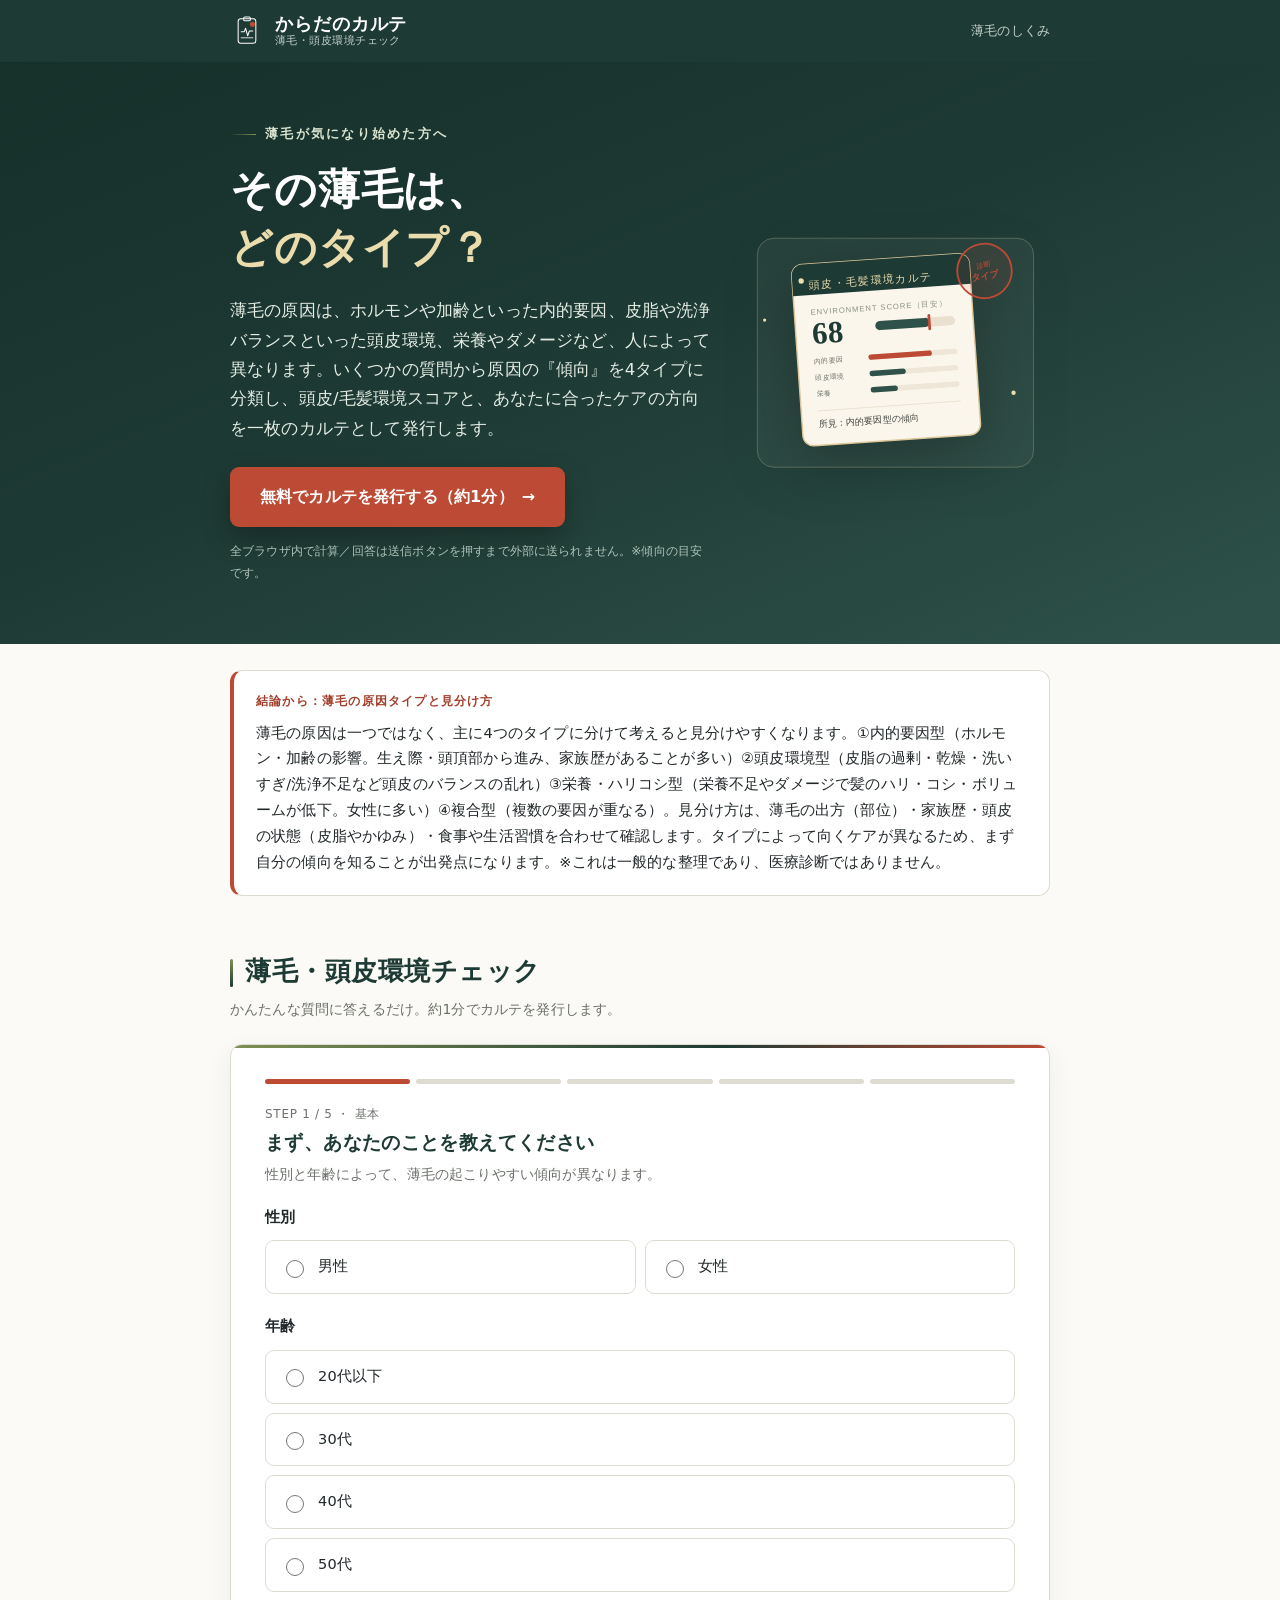
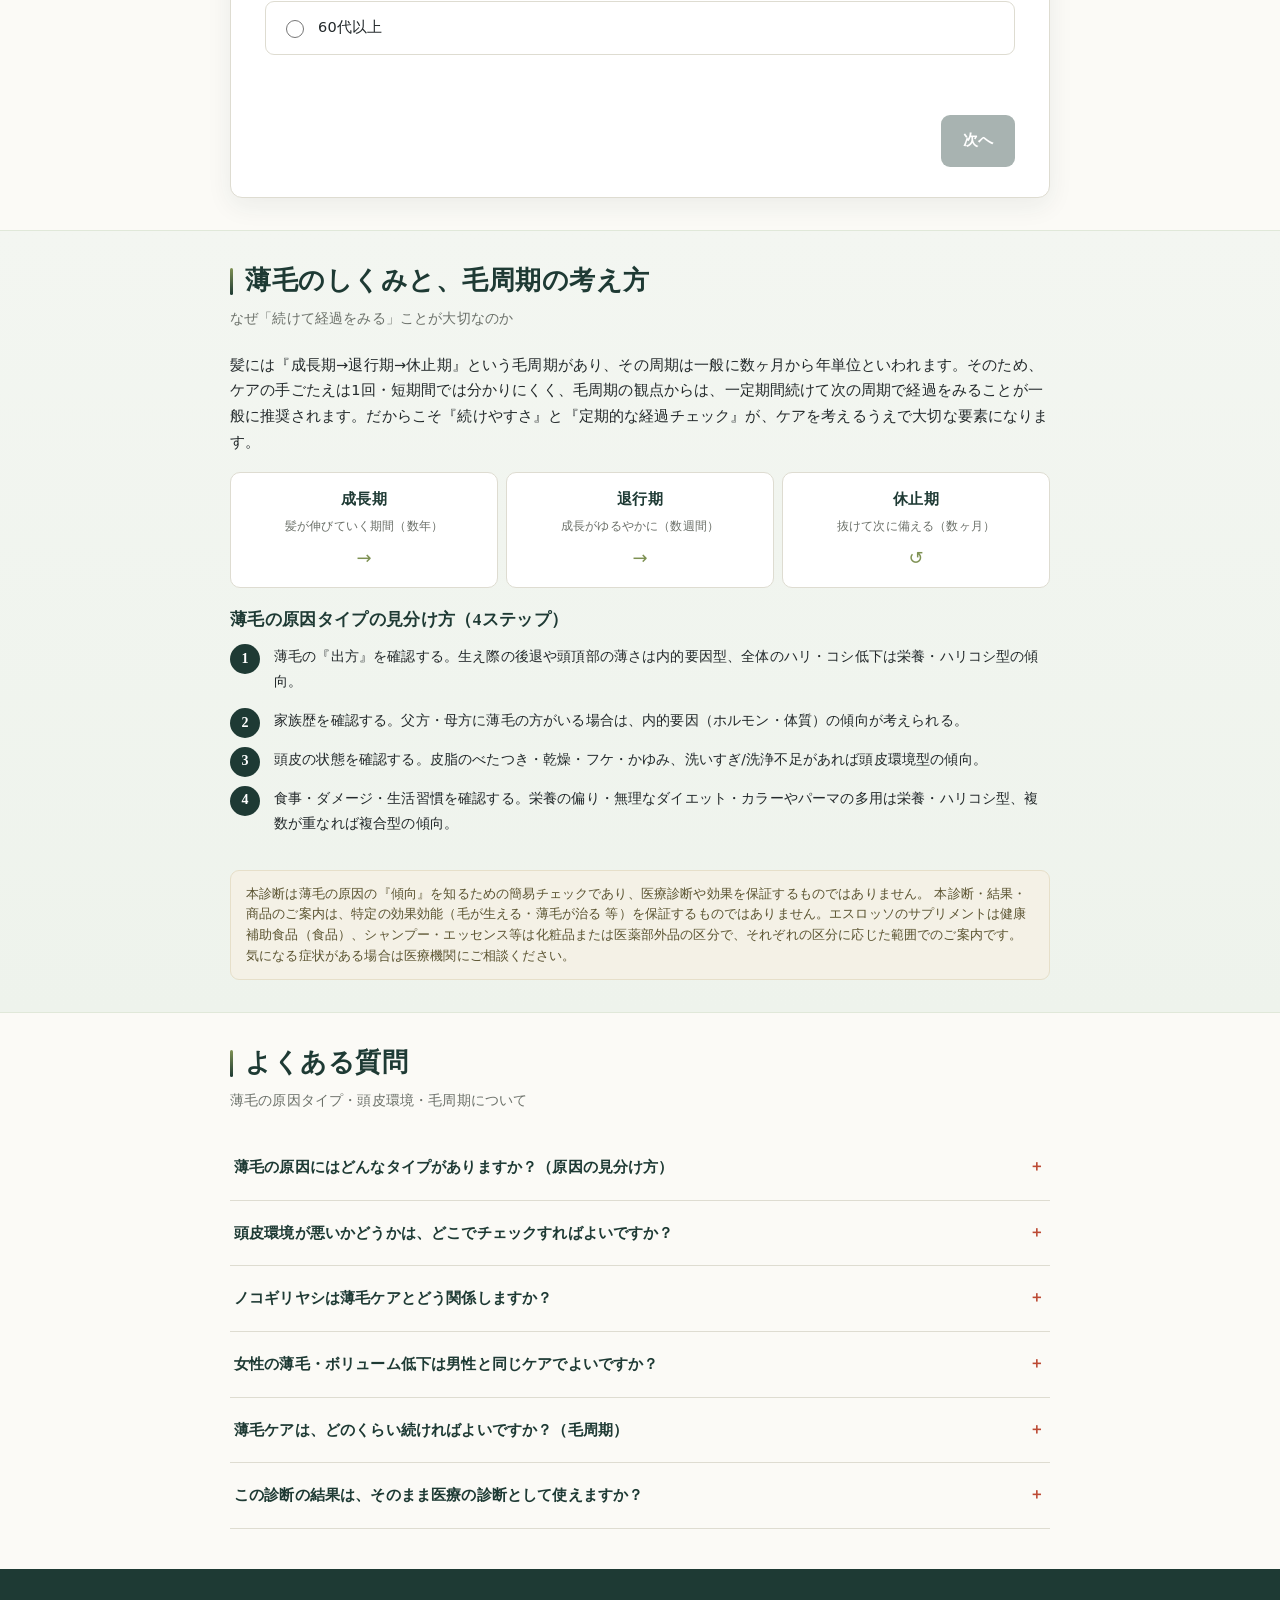
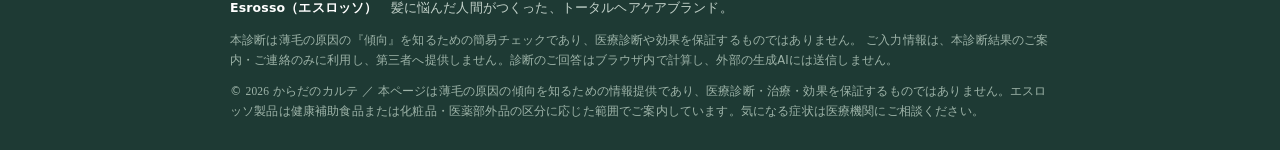
==== usuge/index.html @ c7fdfa42 "からだのカルテ：健康総合メディア(母屋)＋薄毛診断/usuge/を実装 - 母屋 index.html：config駆動の診断ハブ（拡張前提のカード導線・WebSite/Organization JS" ====
<!DOCTYPE html>
<html lang="ja">
<head>
<meta charset="utf-8">
<meta name="viewport" content="width=device-width, initial-scale=1, viewport-fit=cover">

<!-- ===== セキュリティ（静的ホスティング用・web-security-baseline 準拠） =====
     既定は自サイトのみ。Turnstile と GAS 送信先だけ明示許可。 -->
<meta http-equiv="Content-Security-Policy" content="default-src 'self'; base-uri 'self'; object-src 'none'; img-src 'self' data:; style-src 'self' 'unsafe-inline'; font-src 'self'; script-src 'self' 'unsafe-inline' https://challenges.cloudflare.com; frame-src https://challenges.cloudflare.com; connect-src 'self' https://script.google.com https://script.googleusercontent.com; form-action 'self' https://script.google.com; frame-ancestors 'none';">
<meta name="referrer" content="strict-origin-when-cross-origin">

<!-- 公開前は noindex。公開時に index,follow へ切替＝公開ボタン。 -->
<meta name="robots" content="noindex, nofollow">

<title>薄毛の原因タイプ診断｜頭皮環境チェックとケアの方向｜からだのカルテ</title>
<meta name="description" content="薄毛は原因が一つではありません。生活習慣・食事・頭皮・家族歴などから薄毛の原因を4タイプに分類し、頭皮/毛髪環境スコアと、あなたに合ったケアの方向をカルテとして無料発行。※傾向の目安で、医療診断ではありません。">
<link rel="canonical" href="https://karada-carte.jp/usuge/">

<meta property="og:type" content="website">
<meta property="og:site_name" content="からだのカルテ">
<meta property="og:title" content="薄毛の原因タイプ診断｜頭皮環境チェックとケアの方向">
<meta property="og:description" content="薄毛の原因を4タイプに分類し、頭皮/毛髪環境スコアとケアの方向をカルテとして無料発行。">
<meta property="og:url" content="https://karada-carte.jp/usuge/">
<meta property="og:image" content="https://karada-carte.jp/usuge/assets/ogp.png">
<meta name="twitter:card" content="summary_large_image">

<!-- 構造化データ（本文と一致・フェイクschema禁止）。FAQ/HowTo は config 由来で本文にも可視表示。 -->
<script type="application/ld+json" id="ld-webapp">
{
  "@context": "https://schema.org",
  "@type": "WebApplication",
  "name": "薄毛の原因タイプ診断（からだのカルテ）",
  "url": "https://karada-carte.jp/usuge/",
  "applicationCategory": "HealthApplication",
  "operatingSystem": "Web",
  "offers": { "@type": "Offer", "price": "0", "priceCurrency": "JPY" },
  "description": "生活習慣・食事・頭皮・家族歴から薄毛の原因を4タイプに分類し、頭皮/毛髪環境スコアの目安を発行するブラウザ内チェック。医療診断ではありません。"
}
</script>
<script type="application/ld+json" id="ld-faq"></script>
<script type="application/ld+json" id="ld-howto"></script>

<style>
  :root{
    --pine:#1E3A34; --pine-2:#2E5249; --ink:#22282A; --muted:#6B7069;
    --paper:#FBFAF6; --paper-2:#F0EFE8; --line:#DEDCD1; --line-2:#E7E5DB;
    --seal:#BC4A34; --seal-2:#a23f2c; --herb:#7E9153; --herb-2:#647543;
    --ok:#2F6B4F; --danger:#B0432F;
    --radius:12px;
    --serif:"Yu Mincho","YuMincho","Hiragino Mincho ProN","Hiragino Mincho Pro",serif;
    --sans:system-ui,-apple-system,"Segoe UI","Hiragino Kaku Gothic ProN","Yu Gothic UI","Meiryo",sans-serif;
    --num:Georgia,"Times New Roman",serif;
  }
  *{box-sizing:border-box}
  html{-webkit-text-size-adjust:100%}
  body{margin:0;font-family:var(--sans);color:var(--ink);background:var(--paper);line-height:1.78;font-size:16px;letter-spacing:.01em}
  .wrap{max-width:860px;margin:0 auto;padding:0 20px}
  h1,h2,h3{font-family:var(--serif);font-weight:700;line-height:1.42;color:var(--pine);letter-spacing:.02em}
  a{color:var(--pine-2)}
  .small{font-size:13px;color:var(--muted);line-height:1.7}
  .center{text-align:center}
  .num{font-family:var(--num);font-variant-numeric:tabular-nums}
  .skip{position:absolute;left:-9999px}
  .skip:focus{left:8px;top:8px;position:fixed;z-index:99;background:#fff;padding:8px 12px;border:2px solid var(--pine);border-radius:8px}

  /* header */
  header.site{background:var(--pine);color:#fff}
  header.site .wrap{display:flex;align-items:center;justify-content:space-between;height:62px}
  .brand{display:flex;align-items:center;gap:11px;color:#fff;text-decoration:none}
  .brand .emblem{width:34px;height:34px;flex:0 0 auto}
  .brand .txt{display:flex;flex-direction:column;line-height:1.15}
  .brand .mark{font-family:var(--serif);font-size:18px;font-weight:700;letter-spacing:.05em}
  .brand .sub{font-size:11px;color:#c3d2ca;letter-spacing:.04em}
  header.site .navlink{color:#c3d2ca;text-decoration:none;font-size:13px}

  /* hero */
  .hero{background:linear-gradient(158deg,#16302a 0%,#1E3A34 48%,#2E5249 100%);color:#fff;padding:54px 0 48px;position:relative;overflow:hidden}
  .hero .wrap{display:grid;grid-template-columns:1.22fr .78fr;gap:28px;align-items:center;position:relative;z-index:2}
  @media(max-width:760px){.hero{padding:40px 0 36px}.hero .wrap{grid-template-columns:1fr;gap:16px}}
  .hero .eyebrow{color:#dCe6d1;font-size:12.5px;letter-spacing:.18em;font-weight:700;margin:0 0 15px;display:inline-flex;align-items:center;gap:9px}
  .hero .eyebrow::before{content:"";width:26px;height:1px;background:linear-gradient(90deg,transparent,var(--herb))}
  .hero h1{color:#fff;font-size:clamp(27px,5.2vw,42px);margin:0 0 18px;line-height:1.4}
  .hero h1 .nb{white-space:nowrap}
  .hero h1 .accent{color:#eBdCae}
  .hero p.lead{color:#e4ede4;font-size:clamp(14.5px,2.3vw,16.5px);margin:0 0 24px;max-width:40em}
  .hero .cta{display:inline-flex;align-items:center;justify-content:center;gap:8px;background:var(--seal);color:#fff;
    font-weight:700;text-decoration:none;padding:16px 30px;border-radius:9px;font-size:16px;min-height:54px;box-shadow:0 12px 28px rgba(0,0,0,.28)}
  .hero .cta::after{content:"→";font-weight:700}
  .hero .cta:active{transform:translateY(1px)}
  .hero .cta:focus-visible{outline:2px solid #fff;outline-offset:2px}
  .hero .metaline{color:#aec3b8;font-size:12px;margin-top:14px}
  .hero-art{justify-self:center;width:100%;max-width:340px}
  @media(max-width:760px){.hero-art{max-width:280px;order:2}}
  .hero-illust{width:100%;height:auto;display:block;filter:drop-shadow(0 16px 26px rgba(0,0,0,.28))}

  /* GEO 直接回答 */
  .answer{background:#fff;border:1px solid var(--line);border-left:4px solid var(--seal);border-radius:var(--radius);padding:20px 22px;margin:26px 0}
  .answer .k{font-size:12px;letter-spacing:.1em;color:var(--seal-2);font-weight:700;margin:0 0 8px}
  .answer p{margin:0;font-size:14.5px;color:var(--ink)}

  section{padding:32px 0}
  section h2{font-size:clamp(20px,3.6vw,26px);margin:0 0 6px;position:relative;padding-left:15px}
  section h2::before{content:"";position:absolute;left:0;top:.18em;bottom:.18em;width:3px;border-radius:2px;background:linear-gradient(180deg,var(--herb),var(--pine))}
  .sec-sub{color:var(--muted);font-size:14px;margin:0 0 22px}

  /* card / wizard */
  .card{background:#fff;border:1px solid var(--line);border-radius:var(--radius);box-shadow:0 8px 26px rgba(30,58,52,.07)}
  .card-pad{padding:24px}
  @media(min-width:640px){.card-pad{padding:30px 34px}}
  #wizard{position:relative;overflow:hidden}
  #wizard::before{content:"";position:absolute;left:0;right:0;top:0;height:3px;background:linear-gradient(90deg,var(--herb),var(--pine) 60%,var(--seal))}

  .stepbar{display:flex;gap:6px;margin:4px 0 20px}
  .stepbar .seg{flex:1;height:5px;border-radius:3px;background:var(--line)}
  .stepbar .seg.on{background:var(--seal)}
  .stepbar .seg.done{background:var(--pine)}
  .steplabel{font-size:12px;color:var(--muted);letter-spacing:.06em;margin:0 0 4px}
  .step > h3{font-size:19px;margin:0 0 6px}
  .step .hint{color:var(--muted);font-size:13.5px;margin:0 0 18px}

  .q{border:0;padding:0;margin:0 0 20px}
  .q .ql{font-size:14.5px;font-weight:700;color:var(--ink);margin:0 0 10px;padding:0}
  .opts{display:grid;gap:9px}
  .opts.two{grid-template-columns:1fr 1fr}
  @media(max-width:420px){.opts.two{grid-template-columns:1fr}}
  .opt{display:flex;align-items:center;gap:11px;border:1.5px solid var(--line);border-radius:9px;padding:13px 15px;cursor:pointer;
    background:#fff;transition:border-color .12s,background .12s;min-height:50px}
  .opt:hover{border-color:var(--herb);background:#f8faf4}
  .opt.sel{border-color:var(--pine);background:#f2f6f1;box-shadow:inset 0 0 0 1px rgba(30,58,52,.28)}
  .opt input{accent-color:var(--pine);width:18px;height:18px;flex:0 0 auto}
  .opt:focus-within{outline:2px solid var(--pine);outline-offset:1px}
  .opt .t{font-size:14.5px}

  .nav{display:flex;justify-content:space-between;gap:12px;margin-top:22px}
  .btn{appearance:none;border:0;border-radius:9px;font-weight:700;font-size:15px;padding:14px 22px;min-height:52px;cursor:pointer;font-family:var(--sans)}
  .btn.primary{background:var(--pine);color:#fff}
  .btn.primary:disabled{opacity:.38;cursor:not-allowed}
  .btn.seal{background:var(--seal);color:#fff}
  .btn.ghost{background:#fff;color:var(--pine);border:1.5px solid var(--line)}
  .btn:active{transform:translateY(1px)}
  .btn:focus-visible{outline:2px solid var(--pine);outline-offset:2px}
  .err{color:var(--danger);font-size:13px;margin-top:8px;min-height:18px}
  .notice{background:#f4f1e6;border:1px solid #e6dfc9;border-radius:9px;padding:13px 15px;font-size:12.5px;color:#5a5330;line-height:1.65}

  /* ===== 結果＝カルテ票（シグネチャー） ===== */
  .resultwrap{display:none}
  .karte{background:#fff;border:1px solid var(--line);border-radius:14px;overflow:hidden;box-shadow:0 14px 40px rgba(30,58,52,.12);position:relative}
  .karte::after{content:"";position:absolute;inset:0;pointer-events:none;
    background:linear-gradient(rgba(30,58,52,.028) 1px,transparent 1px) 0 44px/100% 26px;opacity:.9}
  .karte-top{background:var(--pine);color:#fff;padding:16px 22px;display:flex;align-items:center;justify-content:space-between;gap:12px;flex-wrap:wrap}
  .karte-top .tt{display:flex;align-items:center;gap:11px}
  .karte-top .emblem{width:30px;height:30px}
  .karte-top .lab{font-family:var(--serif);font-size:15px;letter-spacing:.06em}
  .karte-top .lab small{display:block;font-family:var(--sans);font-size:10.5px;color:#bcd0c6;letter-spacing:.14em;font-weight:400}
  .karte-top .meta{text-align:right;font-size:11px;color:#c3d2ca;line-height:1.5}
  .karte-top .meta .num{font-size:12.5px;color:#eBdCae}
  .karte-body{padding:24px 22px}
  @media(min-width:640px){.karte-body{padding:28px 30px}}

  /* score gauge */
  .score{display:flex;align-items:center;gap:22px;flex-wrap:wrap}
  .score .big{font-family:var(--num);font-size:clamp(46px,13vw,72px);font-weight:700;color:var(--pine);line-height:.9}
  .score .big .u{font-size:.34em;color:var(--muted);margin-left:4px;font-family:var(--sans)}
  .score .lab{flex:1;min-width:180px}
  .score .lab .cap{font-size:12.5px;color:var(--muted);letter-spacing:.04em;margin:0 0 8px}
  .track{height:12px;border-radius:8px;background:var(--paper-2);border:1px solid var(--line);position:relative;overflow:hidden}
  .track .fill{position:absolute;left:0;top:0;bottom:0;width:0;border-radius:8px;background:linear-gradient(90deg,var(--herb),var(--pine));transition:width 1.1s cubic-bezier(.2,.7,.2,1)}
  .track .mk{position:absolute;top:-4px;width:3px;height:20px;background:var(--seal);border-radius:2px;transition:left 1.1s cubic-bezier(.2,.7,.2,1)}
  .scscale{display:flex;justify-content:space-between;font-size:10.5px;color:var(--muted);margin-top:6px}
  .prevdelta{font-size:12.5px;color:var(--pine-2);margin-top:9px}
  .prevdelta b{color:var(--seal-2)}

  /* type + 朱印 */
  .typebox{display:flex;align-items:center;gap:18px;margin:22px 0 0;padding:18px 0 0;border-top:1px solid var(--line);flex-wrap:wrap}
  .seal-stamp{flex:0 0 auto;width:88px;height:88px;border-radius:50%;border:2.5px solid var(--seal);color:var(--seal);
    display:flex;flex-direction:column;align-items:center;justify-content:center;text-align:center;
    font-family:var(--serif);transform:rotate(-8deg);box-shadow:0 0 0 3px rgba(188,74,52,.12) inset}
  .seal-stamp .sl{font-size:9px;letter-spacing:.1em;opacity:.85}
  .seal-stamp .st{font-size:16px;font-weight:700;line-height:1.2;margin-top:2px}
  .seal-anim{animation:stamp .5s cubic-bezier(.2,.9,.3,1.2) both}
  @keyframes stamp{0%{opacity:0;transform:rotate(-8deg) scale(1.5)}60%{opacity:1}100%{opacity:1;transform:rotate(-8deg) scale(1)}}
  .typebox .ti{flex:1;min-width:200px}
  .typebox .tk{font-size:12px;color:var(--muted);letter-spacing:.06em;margin:0 0 2px}
  .typebox .tn{font-family:var(--serif);font-size:clamp(21px,4.4vw,27px);color:var(--pine);font-weight:700;margin:0}
  .typebox .ts{font-size:13px;color:var(--pine-2);margin:4px 0 0}

  /* axis bars */
  .axes{margin:22px 0 0}
  .axes .ah{font-size:12.5px;color:var(--muted);letter-spacing:.04em;margin:0 0 12px}
  .axis{display:grid;grid-template-columns:132px 1fr 40px;align-items:center;gap:10px;margin:0 0 9px;font-size:12.5px}
  @media(max-width:480px){.axis{grid-template-columns:104px 1fr 36px}}
  .axis .an{color:var(--ink)}
  .axis .at{height:9px;border-radius:6px;background:var(--paper-2);border:1px solid var(--line);overflow:hidden}
  .axis .af{height:100%;width:0;background:var(--pine);border-radius:6px;transition:width .9s ease}
  .axis.dom .af{background:var(--seal)}
  .axis .av{text-align:right;color:var(--muted);font-family:var(--num)}

  /* finding / hairCycle / approach blocks */
  .kbox{border:1px solid var(--line);border-radius:11px;padding:16px 18px;margin:22px 0 0;background:#fdfdfb}
  .kbox .kt{font-family:var(--serif);font-size:15px;color:var(--pine);margin:0 0 7px;font-weight:700;display:flex;align-items:center;gap:8px}
  .kbox .kt::before{content:"";width:8px;height:8px;border-radius:50%;background:var(--seal);flex:0 0 auto}
  .kbox p{margin:0;font-size:13.5px;color:#3f453f}
  .kbox .kn{margin-top:8px;font-size:11.5px;color:var(--muted)}
  .cycle{background:linear-gradient(180deg,#f3f6f1,#eef3ec);border-color:#dfe7d8}

  /* products */
  .prod{border:1px solid var(--line);border-radius:11px;padding:16px 18px;margin:12px 0 0;background:#fff;display:flex;gap:14px;align-items:flex-start}
  .prod .pi{flex:0 0 auto;width:40px;height:40px;border-radius:9px;background:var(--paper-2);display:flex;align-items:center;justify-content:center}
  .prod .pi svg{width:24px;height:24px}
  .prod .pn{font-family:var(--serif);font-size:15.5px;color:var(--pine);font-weight:700;margin:0 0 2px}
  .prod .pcat{display:inline-block;font-size:10.5px;color:var(--herb-2);border:1px solid rgba(126,145,83,.4);border-radius:20px;padding:1px 9px;margin:0 0 6px}
  .prod .pd{font-size:12.5px;color:#4a504a;margin:0}
  .prod .pnote{font-size:11px;color:var(--muted);margin:6px 0 0}

  /* offer + CTA */
  .offer{background:linear-gradient(180deg,#1E3A34,#16302a);color:#fff;border-radius:12px;padding:22px 22px;margin:22px 0 0;position:relative;overflow:hidden}
  .offer h3{color:#fff;font-size:19px;margin:0 0 8px}
  .offer p{color:#dCe6d1;font-size:13.5px;margin:0 0 6px}
  .guarantee{display:inline-flex;align-items:center;gap:8px;background:rgba(235,220,174,.16);border:1px solid rgba(235,220,174,.4);color:#f3e7c6;
    font-size:12.5px;font-weight:700;padding:7px 13px;border-radius:20px;margin:6px 0 14px}
  .ctas{display:flex;flex-direction:column;gap:10px}
  .ctabtn{display:flex;align-items:center;justify-content:center;gap:8px;text-decoration:none;font-weight:700;padding:15px 18px;border-radius:10px;min-height:52px;font-size:15px}
  .ctabtn.main{background:var(--seal);color:#fff}
  .ctabtn.line{background:#06C755;color:#fff}
  .ctabtn.ghost{background:transparent;color:#eBdCae;border:1.5px solid rgba(235,220,174,.5)}
  .ctabtn:focus-visible{outline:2px solid #fff;outline-offset:2px}

  .disclaimer-box{border:1px solid #e6c9bf;background:#fbf1ee;border-radius:11px;padding:15px 17px;font-size:12.5px;color:#6a3b2c;line-height:1.72;margin:22px 0 0}
  .disclaimer-box strong{color:var(--danger)}

  /* recheck */
  .recheck{border:1px dashed var(--herb);border-radius:11px;padding:16px 18px;margin:22px 0 0;background:#f7faf3}
  .recheck h3{font-size:16px;margin:0 0 6px;color:var(--pine)}
  .recheck p{font-size:13px;color:#454b45;margin:0 0 12px}

  /* form */
  .formcard{background:#fff;border:1px solid var(--line);border-radius:12px;padding:22px;margin:22px 0 0}
  .formcard h3{font-size:18px;margin:0 0 6px}
  .field{margin:0 0 15px}
  .field label{display:block;font-size:14px;font-weight:700;color:var(--ink);margin:0 0 6px}
  input[type=text],input[type=email],input[type=tel],textarea{width:100%;font-size:16px;padding:13px 14px;border:1.5px solid var(--line);border-radius:9px;background:#fff;color:var(--ink);min-height:50px;font-family:var(--sans)}
  textarea{min-height:92px;resize:vertical}
  input:focus,textarea:focus{outline:2px solid var(--pine);outline-offset:1px}
  .purposes{display:grid;gap:8px;margin:0 0 6px}
  .pchk{display:flex;align-items:center;gap:10px;border:1.5px solid var(--line);border-radius:9px;padding:11px 14px;cursor:pointer;font-size:14px;min-height:48px}
  .pchk input{width:19px;height:19px;accent-color:var(--pine);flex:0 0 auto}
  .pchk.sel{border-color:var(--pine);background:#f2f6f1}
  .grid2{display:grid;gap:12px;grid-template-columns:1fr 1fr}
  @media(max-width:520px){.grid2{grid-template-columns:1fr}}
  .hp{position:absolute!important;left:-9999px!important;width:1px;height:1px;overflow:hidden}
  #turnstile-holder{margin:6px 0 4px}
  .consent{display:flex;gap:10px;align-items:flex-start;font-size:13px;color:var(--ink);margin:6px 0 14px}
  .consent input{width:20px;height:20px;margin-top:1px;accent-color:var(--pine)}
  .thanks{display:none;text-align:center;padding:14px 0}
  .thanks .chk{width:56px;height:56px;border-radius:50%;background:#eef3ec;color:var(--ok);display:inline-flex;align-items:center;justify-content:center;font-size:28px;margin:0 0 10px}

  .resfoot{display:flex;gap:12px;justify-content:center;margin:22px 0 0;flex-wrap:wrap}

  /* method / faq */
  #method{background:linear-gradient(180deg,#f3f6f1,#eef3ec);border-top:1px solid #e0e8d9;border-bottom:1px solid #e0e8d9}
  .cyclefig{display:flex;gap:8px;justify-content:center;margin:16px 0;flex-wrap:wrap}
  .cyphase{flex:1;min-width:120px;background:#fff;border:1px solid var(--line);border-radius:10px;padding:13px 14px;text-align:center}
  .cyphase .cn{font-family:var(--serif);color:var(--pine);font-size:15px;font-weight:700;margin:0 0 3px}
  .cyphase .cd{font-size:11.5px;color:var(--muted);margin:0}
  .cyphase .ca{display:block;font-size:18px;color:var(--herb);margin:6px 0 0}
  .steps-ol{counter-reset:s;list-style:none;padding:0;margin:12px 0 0}
  .steps-ol li{counter-increment:s;position:relative;padding:0 0 14px 44px;color:var(--ink);font-size:14px}
  .steps-ol li::before{content:counter(s);position:absolute;left:0;top:0;width:30px;height:30px;border-radius:50%;background:var(--pine);color:#fff;font-family:var(--num);font-weight:700;display:flex;align-items:center;justify-content:center;font-size:14px}
  .faq details{border-bottom:1px solid var(--line);padding:4px 0}
  .faq summary{cursor:pointer;list-style:none;padding:15px 30px 15px 4px;font-weight:700;color:var(--pine);font-size:15px;position:relative}
  .faq summary::-webkit-details-marker{display:none}
  .faq summary::after{content:"＋";position:absolute;right:6px;top:14px;color:var(--seal);font-weight:700}
  .faq details[open] summary::after{content:"－"}
  .faq .a{padding:0 4px 16px;color:var(--ink);font-size:14px;line-height:1.8}

  footer.site{background:var(--pine);color:#c3d2ca;padding:28px 0;margin-top:8px;font-size:12.5px}
  footer.site a{color:#dCe6d1}
  footer .foot-discl{font-size:11.5px;color:#9db3a8;line-height:1.7;margin:12px 0 0}

  @media (prefers-reduced-motion: reduce){
    *{animation:none!important;transition:none!important;scroll-behavior:auto!important}
  }

  /* 印刷（カルテ票を紙で残す） */
  @media print{
    header.site,.hero,.answer,#shindan .sec-sub,#shindan>.wrap>h2,#wizard,.formcard,.recheck,.offer,.resfoot,#method,#faq,footer.site,.navlink{display:none!important}
    body{background:#fff}
    .resultwrap{display:block!important}
    .karte{box-shadow:none;border:1px solid #999}
    .karte::after{display:none}
  }
</style>
</head>
<body>
<a class="skip" href="#shindan">診断へスキップ</a>

<!-- ===== インラインSVG 意匠 ===== -->
<svg width="0" height="0" style="position:absolute" aria-hidden="true" focusable="false">
  <defs>
    <symbol id="emblem" viewBox="0 0 100 100">
      <rect x="24" y="14" width="52" height="72" rx="8" fill="none" stroke="#fff" stroke-width="3"/>
      <rect x="40" y="9" width="20" height="11" rx="4" fill="none" stroke="#fff" stroke-width="3"/>
      <polyline points="33,52 42,52 46,42 52,64 57,50 67,50" fill="none" stroke="#fff" stroke-width="3" stroke-linecap="round" stroke-linejoin="round"/>
      <line x1="33" y1="70" x2="67" y2="70" stroke="#fff" stroke-width="2.4" stroke-linecap="round"/>
      <circle cx="66" cy="30" r="7.5" fill="#BC4A34"/>
    </symbol>
    <symbol id="emblem-pine" viewBox="0 0 100 100">
      <rect x="24" y="14" width="52" height="72" rx="8" fill="none" stroke="#1E3A34" stroke-width="3"/>
      <rect x="40" y="9" width="20" height="11" rx="4" fill="none" stroke="#1E3A34" stroke-width="3"/>
      <polyline points="33,52 42,52 46,42 52,64 57,50 67,50" fill="none" stroke="#1E3A34" stroke-width="3" stroke-linecap="round" stroke-linejoin="round"/>
      <line x1="33" y1="70" x2="67" y2="70" stroke="#1E3A34" stroke-width="2.4" stroke-linecap="round"/>
      <circle cx="66" cy="30" r="7.5" fill="#BC4A34"/>
    </symbol>
    <symbol id="ic-pill" viewBox="0 0 24 24"><g stroke="#1E3A34" stroke-width="1.8" fill="none" stroke-linecap="round" stroke-linejoin="round"><rect x="3" y="8" width="18" height="8" rx="4"/><line x1="12" y1="8" x2="12" y2="16"/></g></symbol>
    <symbol id="ic-bottle" viewBox="0 0 24 24"><g stroke="#1E3A34" stroke-width="1.8" fill="none" stroke-linecap="round" stroke-linejoin="round"><path d="M9 3h6v3l1 2v12a1 1 0 0 1-1 1H9a1 1 0 0 1-1-1V8l1-2z"/><line x1="8" y1="12" x2="16" y2="12"/></g></symbol>
    <symbol id="ic-drop" viewBox="0 0 24 24"><g stroke="#1E3A34" stroke-width="1.8" fill="none" stroke-linecap="round" stroke-linejoin="round"><path d="M12 3s6 7 6 11a6 6 0 0 1-12 0c0-4 6-11 6-11z"/></g></symbol>
    <symbol id="ic-leaf" viewBox="0 0 24 24"><g stroke="#1E3A34" stroke-width="1.8" fill="none" stroke-linecap="round" stroke-linejoin="round"><path d="M4 20c0-8 6-14 16-15C19 13 13 20 4 20z"/><path d="M4 20c4-5 8-8 12-9"/></g></symbol>
  </defs>
</svg>

<header class="site">
  <div class="wrap">
    <a class="brand" href="../">
      <svg class="emblem" aria-hidden="true"><use href="#emblem"/></svg>
      <span class="txt"><span class="mark" id="brandMark">からだのカルテ</span><span class="sub" id="brandSub">薄毛・頭皮環境チェック</span></span>
    </a>
    <a class="navlink" href="#method">薄毛のしくみ</a>
  </div>
</header>

<!-- ===== HERO ===== -->
<div class="hero">
  <div class="wrap">
    <div class="hero-copy">
      <p class="eyebrow" id="heroEyebrow">薄毛が気になり始めた方へ</p>
      <h1 id="heroTitle">その薄毛は、<br><span class="nb accent">どのタイプ？</span></h1>
      <p class="lead" id="heroLead"></p>
      <a class="cta" href="#shindan" id="heroCta">無料でカルテを発行する（約1分）</a>
      <p class="metaline" id="heroMeta"></p>
    </div>
    <div class="hero-art">
      <!-- ヒーロー図版：発行される「頭皮・毛髪環境カルテ」（線画SVG・外部画像なし） -->
      <svg class="hero-illust" viewBox="0 0 340 320" fill="none" xmlns="http://www.w3.org/2000/svg" aria-hidden="true">
        <rect x="18" y="30" width="304" height="252" rx="18" fill="rgba(255,255,255,.045)" stroke="rgba(235,220,174,.28)"/>
        <g transform="rotate(-4 170 156)">
          <rect x="62" y="52" width="196" height="200" rx="12" fill="#fbf6ec" stroke="#dCc79a" stroke-width="1.6"/>
          <path d="M62 64 a12 12 0 0 1 12-12 h172 a12 12 0 0 1 12 12 v22 H62 Z" fill="#1E3A34"/>
          <text x="80" y="79" font-family="'Yu Mincho',serif" font-size="12" fill="#eBdCae" letter-spacing="1.5">頭皮・毛髪環境カルテ</text>
          <circle cx="72" cy="70" r="3" fill="#eBdCae"/>
          <!-- score gauge -->
          <text x="80" y="108" font-family="sans-serif" font-size="8.5" fill="#8a9184" letter-spacing="1">ENVIRONMENT SCORE（目安）</text>
          <text x="80" y="140" font-family="Georgia,serif" font-size="34" fill="#1E3A34" font-weight="700">68</text>
          <rect x="150" y="120" width="88" height="10" rx="5" fill="#e9e0cf"/>
          <rect x="150" y="120" width="60" height="10" rx="5" fill="#2E5249"/>
          <rect x="208" y="116" width="3" height="18" rx="1.5" fill="#BC4A34"/>
          <!-- axis bars -->
          <g font-family="sans-serif" font-size="7.5" fill="#6B7069">
            <text x="80" y="162">内的要因</text><rect x="140" y="156" width="98" height="6" rx="3" fill="#eee6d6"/><rect x="140" y="156" width="70" height="6" rx="3" fill="#BC4A34"/>
            <text x="80" y="180">頭皮環境</text><rect x="140" y="174" width="98" height="6" rx="3" fill="#eee6d6"/><rect x="140" y="174" width="40" height="6" rx="3" fill="#2E5249"/>
            <text x="80" y="198">栄養</text><rect x="140" y="192" width="98" height="6" rx="3" fill="#eee6d6"/><rect x="140" y="192" width="30" height="6" rx="3" fill="#2E5249"/>
          </g>
          <line x1="80" y1="214" x2="238" y2="214" stroke="#e9e0cf"/>
          <text x="80" y="232" font-family="'Yu Mincho',serif" font-size="10" fill="#3f453f">所見：内的要因型の傾向</text>
        </g>
        <!-- 朱印 -->
        <g transform="translate(268 66) rotate(-10)">
          <circle r="30" fill="rgba(188,74,52,.1)" stroke="#BC4A34" stroke-width="2"/>
          <text y="-4" text-anchor="middle" font-family="'Yu Mincho',serif" font-size="8" fill="#BC4A34">診断</text>
          <text y="9" text-anchor="middle" font-family="'Yu Mincho',serif" font-size="10" fill="#BC4A34" font-weight="700">タイプ</text>
        </g>
        <g fill="#eBdCae"><circle cx="300" cy="200" r="2.4"/><circle cx="26" cy="120" r="1.8"/></g>
      </svg>
    </div>
  </div>
</div>

<div class="wrap">
  <div class="answer" id="answerBlock">
    <p class="k">結論から：薄毛の原因タイプと見分け方</p>
    <p id="directAnswer">読み込み中…</p>
  </div>
</div>

<!-- ===== 診断 ===== -->
<section id="shindan">
  <div class="wrap">
    <h2>薄毛・頭皮環境チェック</h2>
    <p class="sec-sub">かんたんな質問に答えるだけ。約1分でカルテを発行します。</p>

    <div class="card card-pad" id="wizard">
      <div class="stepbar" id="stepbar" aria-hidden="true"></div>
      <div id="steps"></div>
      <div class="nav">
        <button class="btn ghost" id="btnBack" type="button" style="visibility:hidden">戻る</button>
        <button class="btn primary" id="btnNext" type="button" disabled>次へ</button>
      </div>
    </div>

    <!-- ===== 結果＝カルテ票 ===== -->
    <div class="resultwrap" id="resultwrap">
      <div class="karte" id="karte">
        <div class="karte-top">
          <div class="tt">
            <svg class="emblem" aria-hidden="true"><use href="#emblem"/></svg>
            <span class="lab">頭皮・毛髪環境カルテ<small>KARADA CARTE ／ SCALP &amp; HAIR</small></span>
          </div>
          <div class="meta">
            <div>カルテ番号 <span class="num" id="karteNo">—</span></div>
            <div>発行日 <span class="num" id="karteDate">—</span></div>
          </div>
        </div>
        <div class="karte-body">
          <div class="score">
            <div class="big"><span id="scoreVal" class="num">–</span><span class="u">/100</span></div>
            <div class="lab">
              <p class="cap">頭皮/毛髪環境スコア（傾向の目安）</p>
              <div class="track"><div class="fill" id="scoreFill"></div><div class="mk" id="scoreMk"></div></div>
              <div class="scscale"><span>気になる点が多め</span><span>健やかな傾向</span></div>
              <p class="prevdelta" id="prevDelta" style="display:none"></p>
            </div>
          </div>

          <div class="typebox">
            <div class="seal-stamp" id="sealStamp"><span class="sl">原因タイプ</span><span class="st" id="sealText">—</span></div>
            <div class="ti">
              <p class="tk">あなたの薄毛の原因タイプ（傾向）</p>
              <p class="tn" id="typeName">—</p>
              <p class="ts" id="typeSub"></p>
            </div>
          </div>

          <div class="axes">
            <p class="ah">原因の傾向（軸別の気になり度・目安）</p>
            <div id="axisBars"></div>
          </div>

          <div class="kbox">
            <p class="kt">主治医からの所見（傾向の目安）</p>
            <p id="findingText"></p>
          </div>

          <div class="kbox cycle">
            <p class="kt" id="cycleTitle">毛周期（ヘアサイクル）の観点</p>
            <p id="cycleText"></p>
            <p class="kn" id="cycleNote"></p>
          </div>

          <div class="kbox">
            <p class="kt">あなたのタイプに必要なケアの方向</p>
            <p id="approachText"></p>
            <div id="products"></div>
          </div>

          <div class="disclaimer-box" id="resultDisclaimer"></div>
        </div>
      </div>

      <!-- オファー＋Esrosso 導線 -->
      <div class="offer">
        <h3 id="offerTitle">あなたのタイプに合わせた、はじめの一歩</h3>
        <p id="offerLead"></p>
        <span class="guarantee" id="guaranteeBadge">◎ 全額返金保証</span>
        <div class="ctas" id="offerCtas"></div>
      </div>

      <!-- 再診断（LTV再エンゲージ） -->
      <div class="recheck">
        <h3 id="recheckTitle">数ヶ月後に、もう一度カルテを。</h3>
        <p id="recheckText"></p>
        <a class="ctabtn line" id="recheckCta" href="#" target="_blank" rel="noopener">LINEで経過チェックを受け取る</a>
      </div>

      <!-- 相談/資料/再診断フォーム（離脱ゼロ＝この画面内） -->
      <div class="formcard" id="formCard">
        <h3 id="formTitle"></h3>
        <p class="small" id="formBody" style="margin:0 0 16px"></p>
        <form id="leadForm" autocomplete="on" novalidate>
          <div class="hp" aria-hidden="true"><label>空欄のまま<input type="text" name="website" tabindex="-1" autocomplete="off"></label></div>

          <div class="field">
            <label id="lPurpose">ご希望（複数選択可）</label>
            <div class="purposes" id="purposes"></div>
          </div>
          <div class="field"><label for="fName" id="lName">お名前</label><input type="text" id="fName" name="name" maxlength="60" required></div>
          <div class="grid2">
            <div class="field"><label for="fEmail" id="lEmail">メールアドレス</label><input type="email" id="fEmail" name="email" maxlength="120" required></div>
            <div class="field"><label for="fTel" id="lTel">電話番号（任意）</label><input type="tel" id="fTel" name="tel" maxlength="30"></div>
          </div>
          <div class="field"><label for="fMsg" id="lMsg">ご相談内容（任意）</label><textarea id="fMsg" name="message" maxlength="1000"></textarea></div>

          <div id="turnstile-holder"></div>
          <label class="consent"><input type="checkbox" id="fConsent" required><span id="consentLabel"></span></label>

          <input type="hidden" name="karteNo" id="hKarteNo">
          <input type="hidden" name="causeType" id="hType">
          <input type="hidden" name="score" id="hScore">
          <input type="hidden" name="axisInternal" id="hAxInternal">
          <input type="hidden" name="axisScalp" id="hAxScalp">
          <input type="hidden" name="axisNutrition" id="hAxNutrition">
          <input type="hidden" name="axisLifestyle" id="hAxLifestyle">
          <input type="hidden" name="gender" id="hGender">
          <input type="hidden" name="age" id="hAge">
          <input type="hidden" name="purposeText" id="hPurpose">
          <input type="hidden" name="pageHost" id="hHost">
          <input type="hidden" name="ua" id="hUa">

          <button class="btn seal" type="submit" id="btnSubmit" style="width:100%">送信する</button>
          <div class="err center" id="formErr"></div>
        </form>
        <div class="thanks" id="thanks">
          <div class="chk">✓</div>
          <h3 style="font-size:18px" id="thanksTitle"></h3>
          <p class="small" id="thanksBody"></p>
        </div>
      </div>

      <div class="resfoot">
        <button class="btn ghost" id="btnPrint" type="button">カルテを印刷／PDFで保存</button>
        <button class="btn ghost" id="btnRedo" type="button">もう一度、別の回答で試す</button>
      </div>
    </div>
  </div>
</section>

<!-- ===== 薄毛のしくみ・毛周期（GEO本文・HowTo と一致） ===== -->
<section id="method">
  <div class="wrap">
    <h2>薄毛のしくみと、毛周期の考え方</h2>
    <p class="sec-sub">なぜ「続けて経過をみる」ことが大切なのか</p>
    <p style="font-size:14.5px" id="cycleIntro"></p>
    <div class="cyclefig" aria-hidden="true">
      <div class="cyphase"><p class="cn">成長期</p><p class="cd">髪が伸びていく期間（数年）</p><span class="ca">→</span></div>
      <div class="cyphase"><p class="cn">退行期</p><p class="cd">成長がゆるやかに（数週間）</p><span class="ca">→</span></div>
      <div class="cyphase"><p class="cn">休止期</p><p class="cd">抜けて次に備える（数ヶ月）</p><span class="ca">↺</span></div>
    </div>
    <h3 style="font-size:17px;margin:20px 0 4px" id="howToTitle">薄毛の原因タイプの見分け方</h3>
    <ol class="steps-ol" id="howToList"></ol>
    <div class="notice" style="margin-top:20px" id="methodDisclaimer"></div>
  </div>
</section>

<!-- ===== FAQ（可視・FAQPage schema と一致） ===== -->
<section id="faq">
  <div class="wrap">
    <h2>よくある質問</h2>
    <p class="sec-sub">薄毛の原因タイプ・頭皮環境・毛周期について</p>
    <div class="faq" id="faqList"></div>
  </div>
</section>

<footer class="site">
  <div class="wrap">
    <div id="footBrand"></div>
    <p class="foot-discl" id="footDisclaimer"></p>
    <p class="foot-discl">© <span class="num" id="year"></span> からだのカルテ ／ 本ページは薄毛の原因の傾向を知るための情報提供であり、医療診断・治療・効果を保証するものではありません。エスロッソ製品は健康補助食品または化粧品・医薬部外品の区分に応じた範囲でご案内しています。気になる症状は医療機関にご相談ください。</p>
  </div>
</footer>

<script>
/* =========================================================================
   からだのカルテ — 薄毛・頭皮環境チェック
   - 採点・タイプ判定は全てブラウザ内（外部API・生成AIを呼ばない＝継続課金ゼロ）
   - ロジックの根拠・簡略化・薬機法の前提は README.md / config.json / 本コメントに明記
   ---------------------------------------------------------------------------
   採点：各設問の選択肢は4軸（内的/頭皮/栄養/生活）に weight(0-3) を持つ。
     軸ごと raw=選択weight合計、max=各設問の最大weight合計 → riskPct=raw/max*100
     環境スコア(目安)=100 - 全軸合算riskPct、clampで極端値を丸める（高いほど健やか傾向）
   タイプ判定：性別で候補軸を調整（男性は栄養軸をインナーケア=内的へ一部寄せVerde除外／
     女性は栄養軸=Verde候補）。閾値超えの軸が2つ以上→複合型、1つ→その軸型、
     生活軸が高く1軸該当なら複合寄り、該当なしは最大軸を採用。
   ※本ツールは「傾向の目安」。医療診断ではなく、効果効能を保証しない（薬機法）。
   ========================================================================= */
var CONFIG=null, DG=null, STATE={answers:{}}, STEP=0, MAX_STEP=0, lastResult=null;

function txt(id,v){var el=document.getElementById(id); if(el&&v!=null) el.textContent=v;}
function ph(v){return typeof v==='string' && v.indexOf('__')===0;} /* 未設定プレースホルダ判定 */
function num2(n){return String(n<10?'0'+n:n);}

/* ---------- 採点 ---------- */
function axisMaxes(){
  var mx={internal:0,scalp:0,nutrition:0,lifestyle:0};
  DG.steps.forEach(function(st){ st.questions.forEach(function(q){
    var per={internal:0,scalp:0,nutrition:0,lifestyle:0};
    (q.options||[]).forEach(function(o){ for(var k in per){ if(o.w&&o.w[k]!=null) per[k]=Math.max(per[k],o.w[k]); } });
    for(var k in mx) mx[k]+=per[k];
  });});
  return mx;
}
function compute(){
  var raw={internal:0,scalp:0,nutrition:0,lifestyle:0};
  DG.steps.forEach(function(st){ st.questions.forEach(function(q){
    var a=STATE.answers[q.id]; if(a&&a.w){ for(var k in raw){ if(a.w[k]!=null) raw[k]+=a.w[k]; } }
  });});
  var mx=axisMaxes();
  var risk={}, totalRaw=0, totalMax=0;
  for(var k in raw){ risk[k]=mx[k]>0?(raw[k]/mx[k]*100):0; totalRaw+=raw[k]; totalMax+=mx[k]; }
  var sc=DG.scoring;
  var score=Math.round(100 - (totalMax>0?totalRaw/totalMax*100:0));
  score=Math.max(sc.scoreClampMin, Math.min(sc.scoreClampMax, score));

  var gender=(STATE.answers.gender||{}).v || 'male';
  var age=(STATE.answers.age||{}).v || '';
  var r={internal:risk.internal, scalp:risk.scalp, nutrition:risk.nutrition, lifestyle:risk.lifestyle};
  var core;
  if(gender==='male'){ r.internal=Math.min(100, r.internal + r.nutrition*0.5); core=['internal','scalp']; }
  else { core=['internal','scalp','nutrition']; }
  var th=sc.highThreshold;
  var highs=core.filter(function(a){return r[a]>=th;});
  var lifeHigh=r.lifestyle>=th;
  var type;
  if(highs.length>=sc.complexMinHighAxes) type='complex';
  else if(highs.length===1 && lifeHigh && sc.lifestyleAmplifies) type='complex';
  else if(highs.length===1) type=highs[0];
  else type=core.reduce(function(a,b){return r[b]>r[a]?b:a;}, core[0]);

  return {score:score, risk:risk, type:type, dominant:core.reduce(function(a,b){return r[b]>r[a]?b:a;},core[0]),
    gender:gender, age:age};
}
function cfg(){return DG.scoring;}

/* ---------- カルテ番号（発行の記録性） ---------- */
function karteNumber(res){
  var d=new Date();
  var ds=d.getFullYear()+num2(d.getMonth()+1)+num2(d.getDate());
  var seed=res.type+res.score+res.gender+res.age+JSON.stringify(Object.keys(STATE.answers).map(function(k){return STATE.answers[k].v;}));
  var h=0; for(var i=0;i<seed.length;i++){ h=(h*31+seed.charCodeAt(i))>>>0; }
  var code=('000'+(h%10000)).slice(-4);
  return {no:'KRD-'+ds+'-'+code, date:d.getFullYear()+'.'+num2(d.getMonth()+1)+'.'+num2(d.getDate())};
}

/* ---------- ステップUI ---------- */
function renderSteps(){
  var host=document.getElementById('steps'); host.innerHTML='';
  DG.steps.forEach(function(st,si){
    var div=document.createElement('div'); div.className='step'; div.setAttribute('data-step',si); if(si!==0) div.hidden=true;
    var html='<p class="steplabel">STEP '+(si+1)+' / '+DG.steps.length+' ・ '+st.label+'</p>'+
             '<h3>'+st.title+'</h3>'+(st.hint?'<p class="hint">'+st.hint+'</p>':'');
    st.questions.forEach(function(q){
      var two=(q.options.length<=2)?' two':'';
      html+='<fieldset class="q"><legend class="ql">'+q.q+'</legend><div class="opts'+two+'" data-q="'+q.id+'">';
      q.options.forEach(function(o){
        html+='<label class="opt"><input type="radio" name="'+q.id+'" value="'+o.v+'"><span class="t">'+o.label+'</span></label>';
      });
      html+='</div></fieldset>';
    });
    html+='<div class="err" id="err'+si+'"></div>';
    div.innerHTML=html; host.appendChild(div);
  });
  // bind options
  DG.steps.forEach(function(st){ st.questions.forEach(function(q){
    var box=document.querySelector('.opts[data-q="'+q.id+'"]');
    box.querySelectorAll('input').forEach(function(inp){
      inp.addEventListener('change', function(){
        var opt=null; q.options.forEach(function(o){ if(o.v===inp.value) opt=o; });
        STATE.answers[q.id]={v:inp.value, w:opt?opt.w:{}};
        box.querySelectorAll('.opt').forEach(function(l){l.classList.remove('sel');});
        inp.closest('.opt').classList.add('sel');
        validateStep();
      });
    });
  });});
  MAX_STEP=DG.steps.length-1;
}
function renderStepbar(){
  var bar=document.getElementById('stepbar'); bar.innerHTML='';
  for(var i=0;i<=MAX_STEP;i++){ var s=document.createElement('div'); s.className='seg'+(i<STEP?' done':'')+(i===STEP?' on':''); bar.appendChild(s); }
}
function showStep(n,noScroll){
  STEP=n; renderStepbar();
  document.querySelectorAll('.step').forEach(function(s){ s.hidden=(Number(s.getAttribute('data-step'))!==n); });
  document.getElementById('btnBack').style.visibility=n===0?'hidden':'visible';
  document.getElementById('btnNext').textContent=(n===MAX_STEP)?'カルテを発行する →':'次へ';
  validateStep();
  if(!noScroll) document.getElementById('wizard').scrollIntoView({behavior:'smooth',block:'start'});
}
function validateStep(show){
  var st=DG.steps[STEP], ok=true;
  st.questions.forEach(function(q){ if(!STATE.answers[q.id]) ok=false; });
  var e=document.getElementById('err'+STEP); if(e) e.textContent = (!ok&&show)?'すべての項目をお選びください。':'';
  document.getElementById('btnNext').disabled=!ok;
  return ok;
}

/* ---------- 結果（カルテ票）描画 ---------- */
var AXORDER=[['internal','内的要因'],['scalp','頭皮環境'],['nutrition','栄養・ダメージ'],['lifestyle','生活習慣']];
function renderResult(){
  var res=compute(); lastResult=res;
  var t=CONFIG.usuge.types[res.type];
  document.getElementById('wizard').style.display='none';
  var rw=document.getElementById('resultwrap'); rw.style.display='block';

  var kn=karteNumber(res);
  txt('karteNo',kn.no); txt('karteDate',kn.date);

  // score
  document.getElementById('scoreVal').textContent=res.score;
  setTimeout(function(){
    document.getElementById('scoreFill').style.width=res.score+'%';
    document.getElementById('scoreMk').style.left=res.score+'%';
  },60);

  // prev delta（URL ?prev=NN で前回スコアがあれば比較）
  var params=new URLSearchParams(location.search);
  var prev=parseInt(params.get('prev'),10);
  if(!isNaN(prev)){
    var d=res.score-prev, sign=d>0?'+':'';
    document.getElementById('prevDelta').style.display='block';
    document.getElementById('prevDelta').innerHTML='前回のカルテ '+prev+' → 今回 '+res.score+'（<b>'+sign+d+'</b>）';
  }

  // type + seal
  txt('sealText', t.seal); txt('typeName', t.name); txt('typeSub', t.sub);
  var stamp=document.getElementById('sealStamp');
  if(!matchMedia('(prefers-reduced-motion: reduce)').matches){ stamp.classList.remove('seal-anim'); void stamp.offsetWidth; stamp.classList.add('seal-anim'); }

  // axis bars
  var ab=document.getElementById('axisBars'); ab.innerHTML='';
  AXORDER.forEach(function(a){
    var key=a[0], val=Math.round(res.risk[key]);
    var dom=(key===res.dominant)?' dom':'';
    var row=document.createElement('div'); row.className='axis'+dom;
    row.innerHTML='<span class="an">'+a[1]+'</span><span class="at"><span class="af"></span></span><span class="av">'+val+'</span>';
    ab.appendChild(row);
    (function(fill,v){ setTimeout(function(){fill.style.width=v+'%';},80); })(row.querySelector('.af'),val);
  });

  // finding / cycle / approach
  txt('findingText', t.finding);
  var hc=CONFIG.usuge.hairCycle;
  txt('cycleTitle', hc.title); txt('cycleText', hc.text); txt('cycleNote', hc.note);
  txt('approachText', t.approach);

  // products
  var pbox=document.getElementById('products'); pbox.innerHTML='';
  var picons={boston:'ic-pill',shampoo:'ic-bottle',essence:'ic-drop',verde:'ic-leaf'};
  (t.products||[]).forEach(function(p){
    var ic=picons[p.urlKey]||'ic-leaf';
    var d=document.createElement('div'); d.className='prod';
    d.innerHTML='<span class="pi"><svg aria-hidden="true"><use href="#'+ic+'"/></svg></span>'+
      '<span><p class="pn">'+p.name+'</p><span class="pcat">'+p.category+'</span>'+
      '<p class="pd">'+p.ingredient+'</p><p class="pnote">'+p.note+'</p></span>';
    pbox.appendChild(d);
  });

  // disclaimer
  document.getElementById('resultDisclaimer').innerHTML='<strong>これは傾向の目安です。</strong> '+CONFIG.usuge.disclaimer.onResult+' '+CONFIG.usuge.disclaimer.yakkihou;

  // offer + CTAs
  var off=CONFIG.usuge.offer, es=CONFIG.esrosso;
  txt('offerTitle', off.title); txt('offerLead', off.lead);
  txt('guaranteeBadge', '◎ '+(es.guarantee?es.guarantee.label:'全額返金保証'));
  var ctas=document.getElementById('offerCtas'); ctas.innerHTML='';
  var prodUrl=(CONFIG.usuge.productUrls||{})[(t.products[0]||{}).urlKey];
  // ① らくトク便（定期）＝LTV本線を主CTAに
  if(es.rakutoku && es.rakutoku.url && !ph(es.rakutoku.url)) ctas.appendChild(mkCta(off.ctaRakutokuLabel, es.rakutoku.url, 'main'));
  else ctas.appendChild(mkCta(off.ctaRakutokuLabel+'（準備中）', null, 'main'));
  // ② 単品はサブ導線
  if(prodUrl && !ph(prodUrl)) ctas.appendChild(mkCta(off.ctaProductLabel, prodUrl, 'ghost'));
  else ctas.appendChild(mkCta(off.ctaProductLabel+'（準備中）', null, 'ghost'));
  // ③ LINE（設定時のみ／未設定なら下部の再診断ブロックが受け皿）
  if(es.line && es.line.url && !ph(es.line.url)) ctas.appendChild(mkCta(off.ctaLineLabel, es.line.url, 'line'));
  if(off.microtrust){ var mt=document.createElement('p'); mt.className='small'; mt.style.cssText='color:#c3d2ca;text-align:center;margin:12px 0 0;font-size:11.5px'; mt.textContent=off.microtrust; ctas.appendChild(mt); }

  // recheck
  var rc=CONFIG.usuge.recheck;
  txt('recheckTitle', rc.title); txt('recheckText', rc.text);
  var rcc=document.getElementById('recheckCta'); rcc.textContent=rc.cta;
  if(es.line && es.line.url && !ph(es.line.url)){ rcc.setAttribute('href', es.line.url); }
  else { rcc.removeAttribute('target'); rcc.setAttribute('href','#shindan'); }

  // hidden lead values（送信で営業/CRMへ渡る＝原因タイプ判定済みの見込み客）
  document.getElementById('hKarteNo').value=kn.no;
  document.getElementById('hType').value=t.name;
  document.getElementById('hScore').value=res.score;
  document.getElementById('hAxInternal').value=Math.round(res.risk.internal);
  document.getElementById('hAxScalp').value=Math.round(res.risk.scalp);
  document.getElementById('hAxNutrition').value=Math.round(res.risk.nutrition);
  document.getElementById('hAxLifestyle').value=Math.round(res.risk.lifestyle);
  document.getElementById('hGender').value=res.gender;
  document.getElementById('hAge').value=res.age;

  // URL に結果を保存（localStorage不使用・共有/再診断比較用）
  try{
    var q=new URLSearchParams(); q.set('type',res.type); q.set('score',res.score); q.set('kn',kn.no);
    history.replaceState(null,'', location.pathname+'?'+q.toString());
  }catch(e){}

  rw.scrollIntoView({behavior:'smooth',block:'start'});
}
function mkCta(label,href,cls){
  var a=document.createElement(href?'a':'button'); a.className='ctabtn '+cls; a.textContent=label;
  if(href){ a.setAttribute('href',href); a.setAttribute('target','_blank'); a.setAttribute('rel','noopener'); }
  else { a.type='button'; a.disabled=true; a.style.opacity='.55'; }
  return a;
}

/* ---------- 静的テキスト差し込み ---------- */
function hydrate(){
  var u=CONFIG.usuge;
  document.title=u.meta.title;
  txt('brandMark', CONFIG.site.name); txt('brandSub', u.brand.sub);
  // hero
  txt('heroEyebrow', u.hero.eyebrow); txt('heroLead', u.hero.lead); txt('heroMeta', u.hero.meta); txt('heroCta', u.hero.cta);
  if(u.hero.titleLines){ document.getElementById('heroTitle').innerHTML=u.hero.titleLines.map(function(l,i){return i===u.hero.titleLines.length-1?'<span class="nb accent">'+l+'</span>':l;}).join('<br>'); }
  txt('directAnswer', u.geo.directAnswer);
  // method
  txt('cycleIntro', u.hairCycle.text);
  txt('howToTitle', u.geo.howToTitle);
  var ol=document.getElementById('howToList'); ol.innerHTML=''; u.geo.howToSteps.forEach(function(s){var li=document.createElement('li');li.textContent=s;ol.appendChild(li);});
  txt('methodDisclaimer', u.disclaimer.short+' '+u.disclaimer.yakkihou);
  // faq
  var fl=document.getElementById('faqList'); fl.innerHTML=''; u.geo.faq.forEach(function(f){var d=document.createElement('details');d.innerHTML='<summary>'+f.q+'</summary><div class="a">'+f.a+'</div>';fl.appendChild(d);});
  // form
  txt('formTitle', u.form.title); txt('formBody', u.form.body);
  txt('lPurpose', u.form.purposeLabel);
  txt('lName', u.form.fields.name); txt('lEmail', u.form.fields.email); txt('lTel', u.form.fields.tel); txt('lMsg', u.form.fields.message);
  txt('consentLabel', u.form.consentLabel);
  txt('thanksTitle', u.thanks.title); txt('thanksBody', u.thanks.body);
  var pz=document.getElementById('purposes'); pz.innerHTML='';
  u.form.purposes.forEach(function(p){
    var lab=document.createElement('label'); lab.className='pchk';
    lab.innerHTML='<input type="checkbox" value="'+p.label+'"><span>'+p.label+'</span>';
    lab.querySelector('input').addEventListener('change',function(){ lab.classList.toggle('sel',this.checked); });
    pz.appendChild(lab);
  });
  // footer
  document.getElementById('year').textContent=String(new Date().getFullYear());
  txt('footDisclaimer', u.disclaimer.short+' '+u.form.privacyNote);
  document.getElementById('footBrand').innerHTML='<strong style="color:#fff">'+CONFIG.esrosso.brand+'</strong>　<span style="color:#c3d2ca">'+CONFIG.esrosso.tagline+'</span>';
  // JSON-LD（本文と一致）
  var faqLd={"@context":"https://schema.org","@type":"FAQPage","mainEntity":u.geo.faq.map(function(f){return {"@type":"Question","name":f.q,"acceptedAnswer":{"@type":"Answer","text":f.a}};})};
  document.getElementById('ld-faq').textContent=JSON.stringify(faqLd);
  var howLd={"@context":"https://schema.org","@type":"HowTo","name":u.geo.howToTitle,"step":u.geo.howToSteps.map(function(s,i){return {"@type":"HowToStep","position":i+1,"text":s};})};
  document.getElementById('ld-howto').textContent=JSON.stringify(howLd);
}

/* ---------- Turnstile ---------- */
function loadTurnstile(){
  var sk=CONFIG.gas.turnstileSitekey; if(!sk||ph(sk)) return;
  var s=document.createElement('script'); s.src='https://challenges.cloudflare.com/turnstile/v0/api.js'; s.async=true; s.defer=true;
  s.onload=function(){ try{ window.turnstile.render('#turnstile-holder',{sitekey:sk,theme:'light'});}catch(e){} };
  document.head.appendChild(s);
}

/* ---------- 送信 ---------- */
function submitLead(e){
  e.preventDefault();
  var errEl=document.getElementById('formErr'); errEl.textContent='';
  var f=document.getElementById('leadForm');
  if(f.website.value.trim()!==''){ showThanks(); return; } // honeypot
  if(!f.name.value.trim()||!f.email.value.trim()){ errEl.textContent='お名前とメールアドレスをご入力ください。'; return; }
  if(!/^[^@\s]+@[^@\s]+\.[^@\s]+$/.test(f.email.value.trim())){ errEl.textContent='メールアドレスの形式をご確認ください。'; return; }
  if(!document.getElementById('fConsent').checked){ errEl.textContent='プライバシーの取り扱いへの同意にチェックしてください。'; return; }
  var sk=CONFIG.gas.turnstileSitekey, needTs=sk&&!ph(sk);
  if(needTs){ var tk=document.querySelector('#turnstile-holder [name="cf-turnstile-response"]'); if(!tk||!tk.value){ errEl.textContent='セキュリティ認証（Turnstile）を完了してください。'; return; } }

  // purposes
  var ps=[]; document.querySelectorAll('#purposes input:checked').forEach(function(c){ps.push(c.value);});
  document.getElementById('hPurpose').value=ps.join(' / ')||'（未選択）';
  document.getElementById('hHost').value=location.hostname;
  document.getElementById('hUa').value=navigator.userAgent;

  var endpoint=CONFIG.gas.endpoint;
  var btn=document.getElementById('btnSubmit'); btn.disabled=true; btn.textContent='送信中…';
  if(!endpoint||ph(endpoint)){ console.warn('[karada-carte] GAS endpoint 未設定のため送信をスキップ。config.json の gas.endpoint を設定してください。'); showThanks(); return; }

  var fd=new FormData(f);
  fetch(endpoint,{method:'POST',body:fd,mode:'no-cors'}).then(function(){showThanks();}).catch(function(){showThanks();});
}
function showThanks(){
  document.getElementById('leadForm').style.display='none';
  document.getElementById('formTitle').style.display='none';
  document.getElementById('formBody').style.display='none';
  document.getElementById('thanks').style.display='block';
  document.getElementById('thanks').scrollIntoView({behavior:'smooth',block:'center'});
}

/* ---------- 起動 ---------- */
function bind(){
  document.getElementById('btnNext').addEventListener('click',function(){ if(!validateStep())return; if(STEP===MAX_STEP){renderResult();return;} showStep(STEP+1); });
  document.getElementById('btnBack').addEventListener('click',function(){ if(STEP>0) showStep(STEP-1); });
  document.getElementById('btnRedo').addEventListener('click',function(){ location.href=location.pathname; });
  document.getElementById('btnPrint').addEventListener('click',function(){ window.print(); });
  document.getElementById('leadForm').addEventListener('submit',submitLead);
}
(function init(){
  fetch('../config.json?t='+Date.now())
    .then(function(r){ if(!r.ok) throw new Error('config'); return r.json(); })
    .then(function(c){ CONFIG=c; DG=c.usuge.diagnosis; hydrate(); renderSteps(); bind(); loadTurnstile(); showStep(0,true); })
    .catch(function(err){ document.getElementById('steps').innerHTML='<p style="color:#B0432F">設定ファイル(config.json)の読み込みに失敗しました。時間をおいて再度お試しください。</p>'; console.error(err); });
})();
// frame-busting
try{ if(window.top!==window.self){ window.top.location=window.self.location; } }catch(e){ document.documentElement.style.display='none'; }
</script>
</body>
</html>
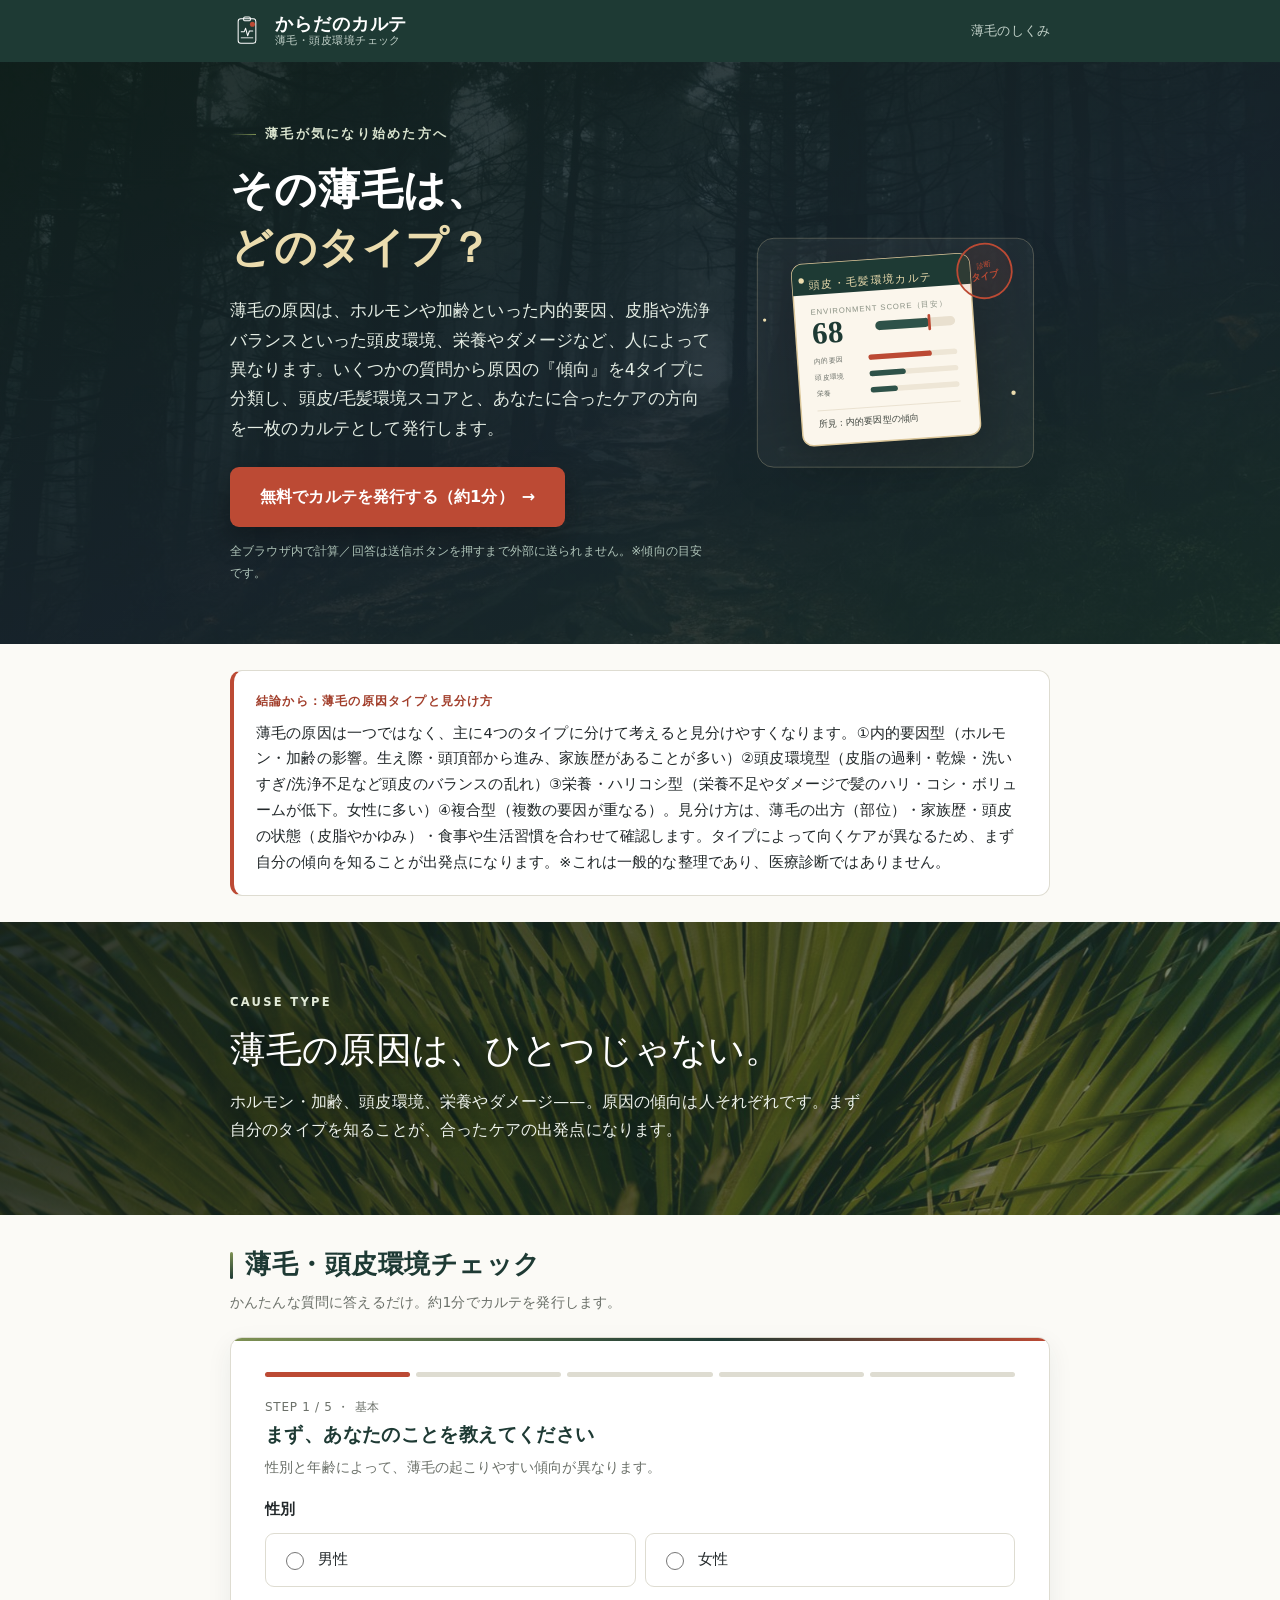
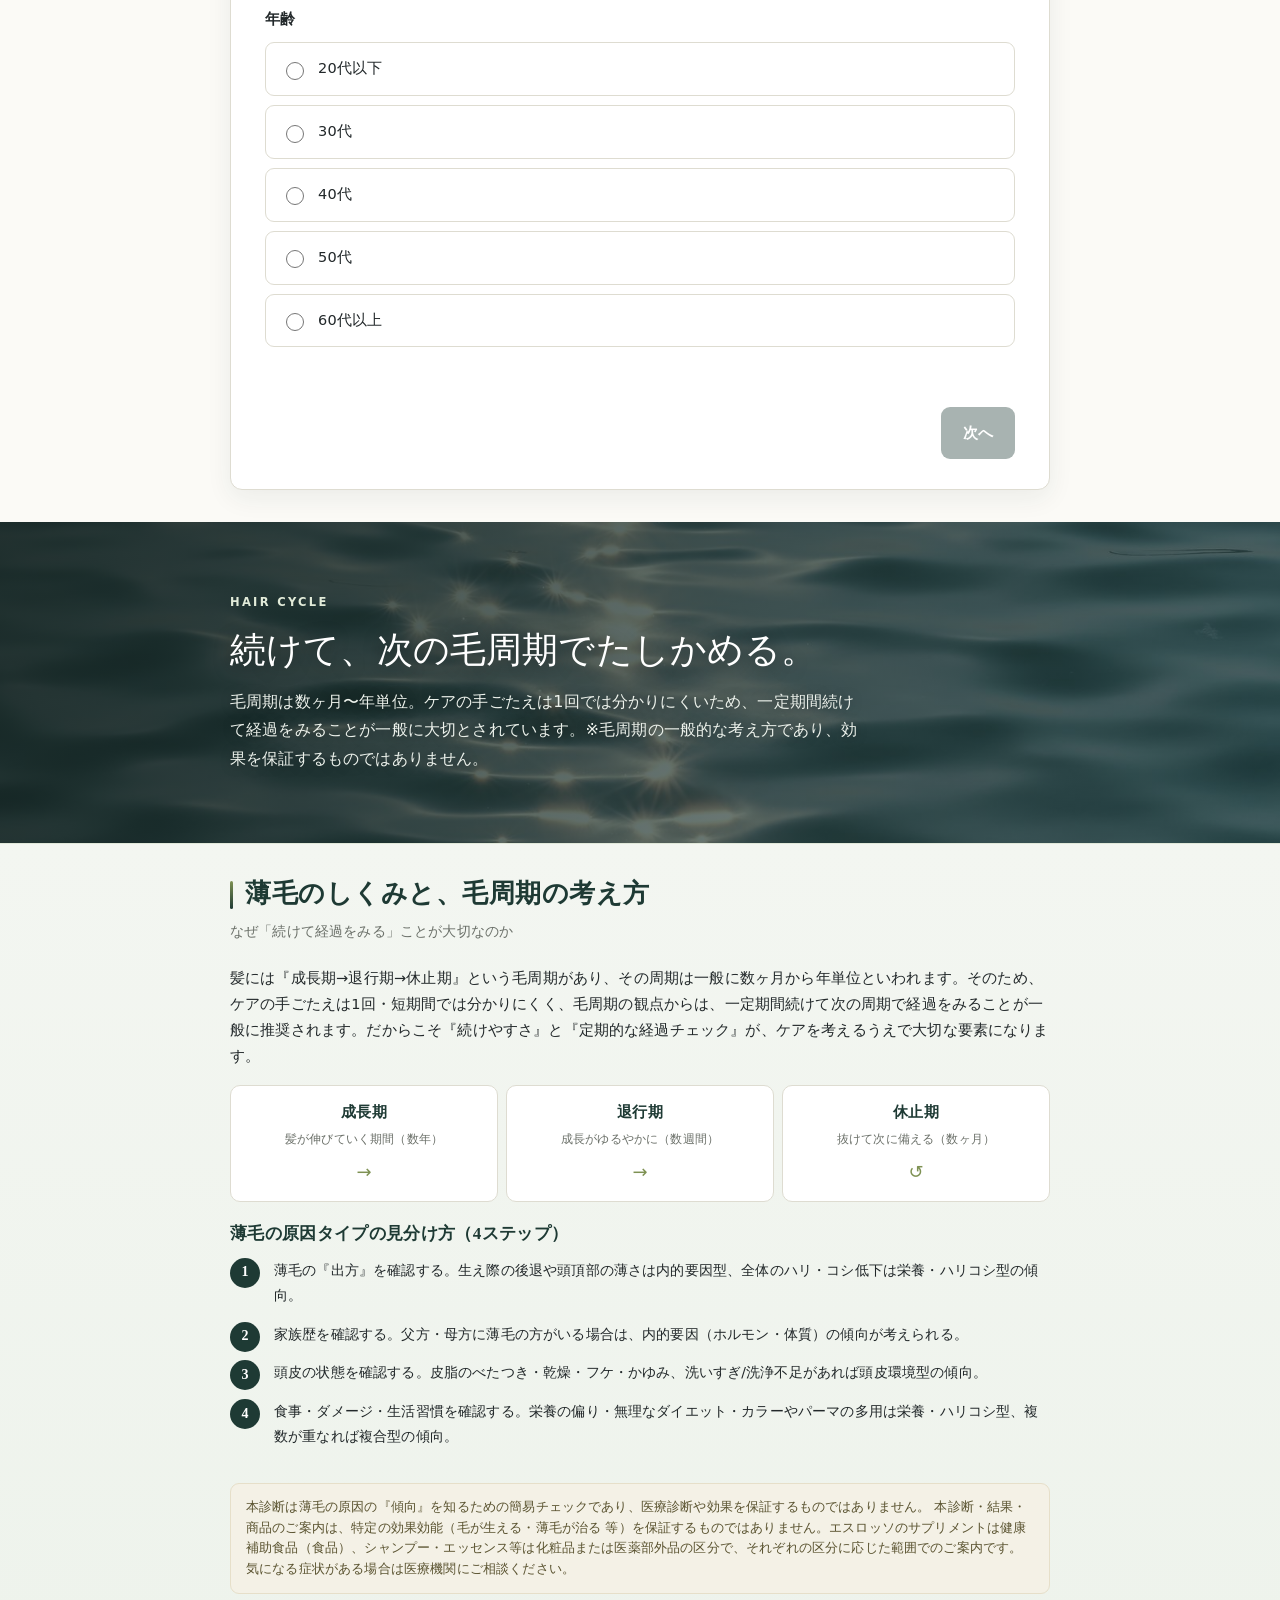
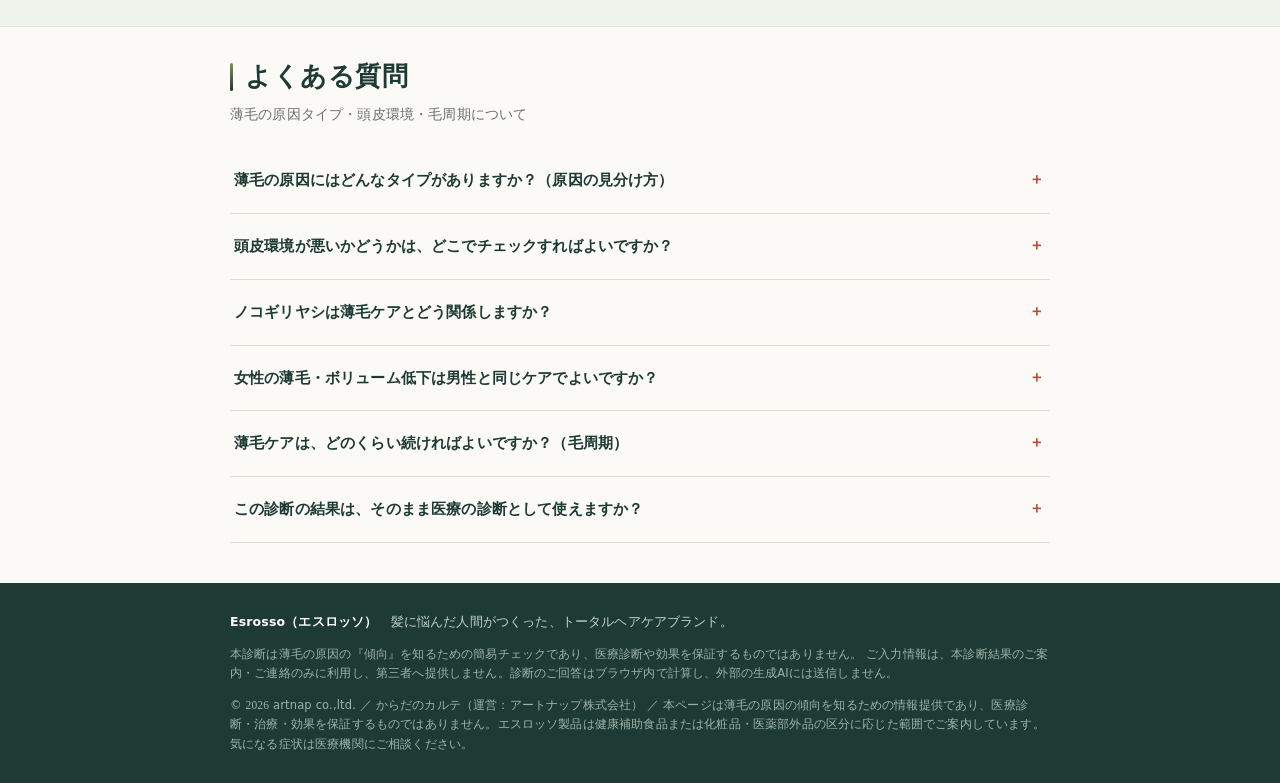
==== commit 4c53a5a7: "写真を多用したシネマティック/派手デザインへ刷新＋運営会社情報を反映 - 運営会社=アートナップ株式会社、コピーライト=artnap co.,ltd. を両ページ・Organization schem" ====
--- a/usuge/index.html
+++ b/usuge/index.html
@@ -15,6 +15,8 @@
 <title>薄毛の原因タイプ診断｜頭皮環境チェックとケアの方向｜からだのカルテ</title>
 <meta name="description" content="薄毛は原因が一つではありません。生活習慣・食事・頭皮・家族歴などから薄毛の原因を4タイプに分類し、頭皮/毛髪環境スコアと、あなたに合ったケアの方向をカルテとして無料発行。※傾向の目安で、医療診断ではありません。">
 <link rel="canonical" href="https://karada-carte.jp/usuge/">
+<!-- 写真スロット（差し替えは images.css の1ファイルだけ） -->
+<link rel="stylesheet" href="/images.css">
 
 <meta property="og:type" content="website">
 <meta property="og:site_name" content="からだのカルテ">
@@ -74,7 +76,7 @@
   header.site .navlink{color:#c3d2ca;text-decoration:none;font-size:13px}
 
   /* hero */
-  .hero{background:linear-gradient(158deg,#16302a 0%,#1E3A34 48%,#2E5249 100%);color:#fff;padding:54px 0 48px;position:relative;overflow:hidden}
+  .hero{background-image:linear-gradient(158deg,rgba(16,32,28,.93) 0%,rgba(27,42,52,.80) 55%,rgba(30,58,52,.72) 100%),var(--photo-hero);background-size:cover;background-position:center;color:#fff;padding:54px 0 48px;position:relative;overflow:hidden}
   .hero .wrap{display:grid;grid-template-columns:1.22fr .78fr;gap:28px;align-items:center;position:relative;z-index:2}
   @media(max-width:760px){.hero{padding:40px 0 36px}.hero .wrap{grid-template-columns:1fr;gap:16px}}
   .hero .eyebrow{color:#dCe6d1;font-size:12.5px;letter-spacing:.18em;font-weight:700;margin:0 0 15px;display:inline-flex;align-items:center;gap:9px}
@@ -273,6 +275,16 @@
   .faq details[open] summary::after{content:"－"}
   .faq .a{padding:0 4px 16px;color:var(--ink);font-size:14px;line-height:1.8}
 
+  /* ===== 写真バンド（フルブリード・シネマティック） ===== */
+  .photoband{position:relative;color:#fff;padding:70px 0;background-size:cover;background-position:center}
+  .photoband::before{content:"";position:absolute;inset:0;background:linear-gradient(120deg,rgba(18,32,28,.86),rgba(30,58,52,.52))}
+  .photoband .wrap{position:relative;z-index:1}
+  .pb-botanical{background-image:var(--photo-botanical)}
+  .pb-water{background-image:var(--photo-water)}
+  .pb-eyebrow{color:#e2ebd9;font-size:11.5px;letter-spacing:.2em;font-weight:700;margin:0 0 12px}
+  .pb-title{font-family:var(--serif);font-size:clamp(23px,4.8vw,36px);color:#fff;margin:0 0 12px;line-height:1.42;text-shadow:0 2px 18px rgba(0,0,0,.45)}
+  .pb-lead{color:#edf2ec;font-size:clamp(14px,2.2vw,16px);max-width:40em;margin:0;text-shadow:0 1px 12px rgba(0,0,0,.35)}
+
   footer.site{background:var(--pine);color:#c3d2ca;padding:28px 0;margin-top:8px;font-size:12.5px}
   footer.site a{color:#dCe6d1}
   footer .foot-discl{font-size:11.5px;color:#9db3a8;line-height:1.7;margin:12px 0 0}
@@ -283,7 +295,7 @@
 
   /* 印刷（カルテ票を紙で残す） */
   @media print{
-    header.site,.hero,.answer,#shindan .sec-sub,#shindan>.wrap>h2,#wizard,.formcard,.recheck,.offer,.resfoot,#method,#faq,footer.site,.navlink{display:none!important}
+    header.site,.hero,.answer,.photoband,#shindan .sec-sub,#shindan>.wrap>h2,#wizard,.formcard,.recheck,.offer,.resfoot,#method,#faq,footer.site,.navlink{display:none!important}
     body{background:#fff}
     .resultwrap{display:block!important}
     .karte{box-shadow:none;border:1px solid #999}
@@ -381,6 +393,15 @@
   </div>
 </div>
 
+<!-- 写真バンド：原因はひとつじゃない（ノコギリヤシ等の植物由来＝自然の文脈） -->
+<section class="photoband pb-botanical">
+  <div class="wrap">
+    <p class="pb-eyebrow">CAUSE TYPE</p>
+    <p class="pb-title">薄毛の原因は、ひとつじゃない。</p>
+    <p class="pb-lead">ホルモン・加齢、頭皮環境、栄養やダメージ——。原因の傾向は人それぞれです。まず自分のタイプを知ることが、合ったケアの出発点になります。</p>
+  </div>
+</section>
+
 <!-- ===== 診断 ===== -->
 <section id="shindan">
   <div class="wrap">
@@ -522,6 +543,15 @@
   </div>
 </section>
 
+<!-- 写真バンド：毛周期＝続けて経過をみる（定期の必然性を事実の範囲で） -->
+<section class="photoband pb-water">
+  <div class="wrap">
+    <p class="pb-eyebrow">HAIR CYCLE</p>
+    <p class="pb-title">続けて、次の毛周期でたしかめる。</p>
+    <p class="pb-lead">毛周期は数ヶ月〜年単位。ケアの手ごたえは1回では分かりにくいため、一定期間続けて経過をみることが一般に大切とされています。※毛周期の一般的な考え方であり、効果を保証するものではありません。</p>
+  </div>
+</section>
+
 <!-- ===== 薄毛のしくみ・毛周期（GEO本文・HowTo と一致） ===== -->
 <section id="method">
   <div class="wrap">
@@ -552,7 +582,7 @@
   <div class="wrap">
     <div id="footBrand"></div>
     <p class="foot-discl" id="footDisclaimer"></p>
-    <p class="foot-discl">© <span class="num" id="year"></span> からだのカルテ ／ 本ページは薄毛の原因の傾向を知るための情報提供であり、医療診断・治療・効果を保証するものではありません。エスロッソ製品は健康補助食品または化粧品・医薬部外品の区分に応じた範囲でご案内しています。気になる症状は医療機関にご相談ください。</p>
+    <p class="foot-discl">© <span class="num" id="year"></span> artnap co.,ltd. ／ からだのカルテ（運営：アートナップ株式会社） ／ 本ページは薄毛の原因の傾向を知るための情報提供であり、医療診断・治療・効果を保証するものではありません。エスロッソ製品は健康補助食品または化粧品・医薬部外品の区分に応じた範囲でご案内しています。気になる症状は医療機関にご相談ください。</p>
   </div>
 </footer>
 
--- a/images.css
+++ b/images.css
@@ -0,0 +1,15 @@
+/* =========================================================================
+   からだのカルテ — 画像スロット（写真の後差し替えはこの1ファイルだけ）
+   -------------------------------------------------------------------------
+   ・非エンジニアでも安全に差し替えできます。url("...") のファイル名を変えるだけ。
+   ・写真は必ず assets/photos/ にローカル同梱（外部URLのホットリンク禁止＝誤写真/著作権の教訓）。
+   ・薬機法：薄毛の「効果」を示す写真（before/after・髪が増えた風）は使わないこと。
+     自然・植物・水・編集的ムードなど、傾向を語らない画像のみ。
+   ・パスは絶対パス（/assets/…）。母屋・診断サブの両方から同じ指定で読めます。
+   ========================================================================= */
+:root{
+  --photo-hero:      url("/assets/photos/forest-dark.jpg");       /* ヒーロー（シネマティックな杉林・パイン配色と一致） */
+  --photo-botanical: url("/assets/photos/botanical-palmetto.jpg");/* ノコギリヤシ等の植物由来（BOSTON/自然の文脈） */
+  --photo-nutrition: url("/assets/photos/herbs-flatlay.jpg");     /* 栄養・食（種子/ハーブ） */
+  --photo-water:     url("/assets/photos/water-calm.jpg");        /* 頭皮環境・清潔・静けさ */
+}
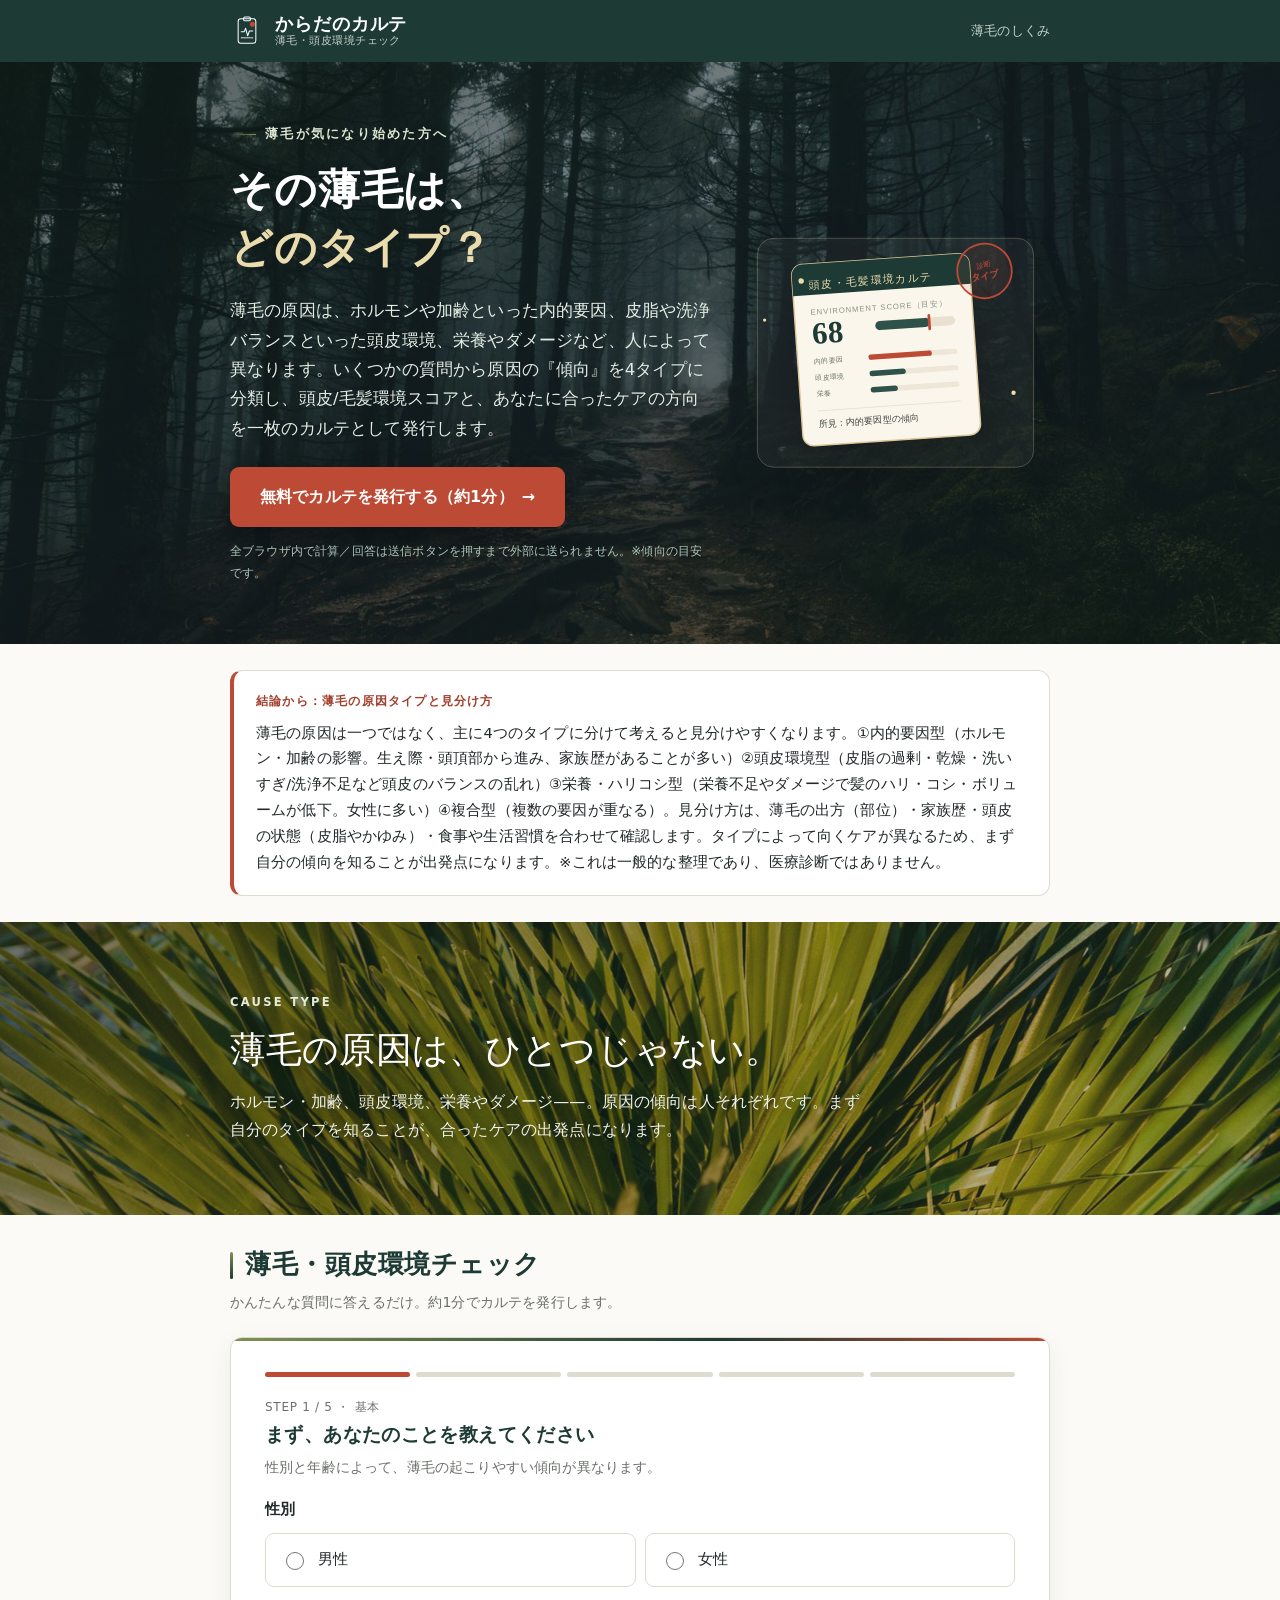
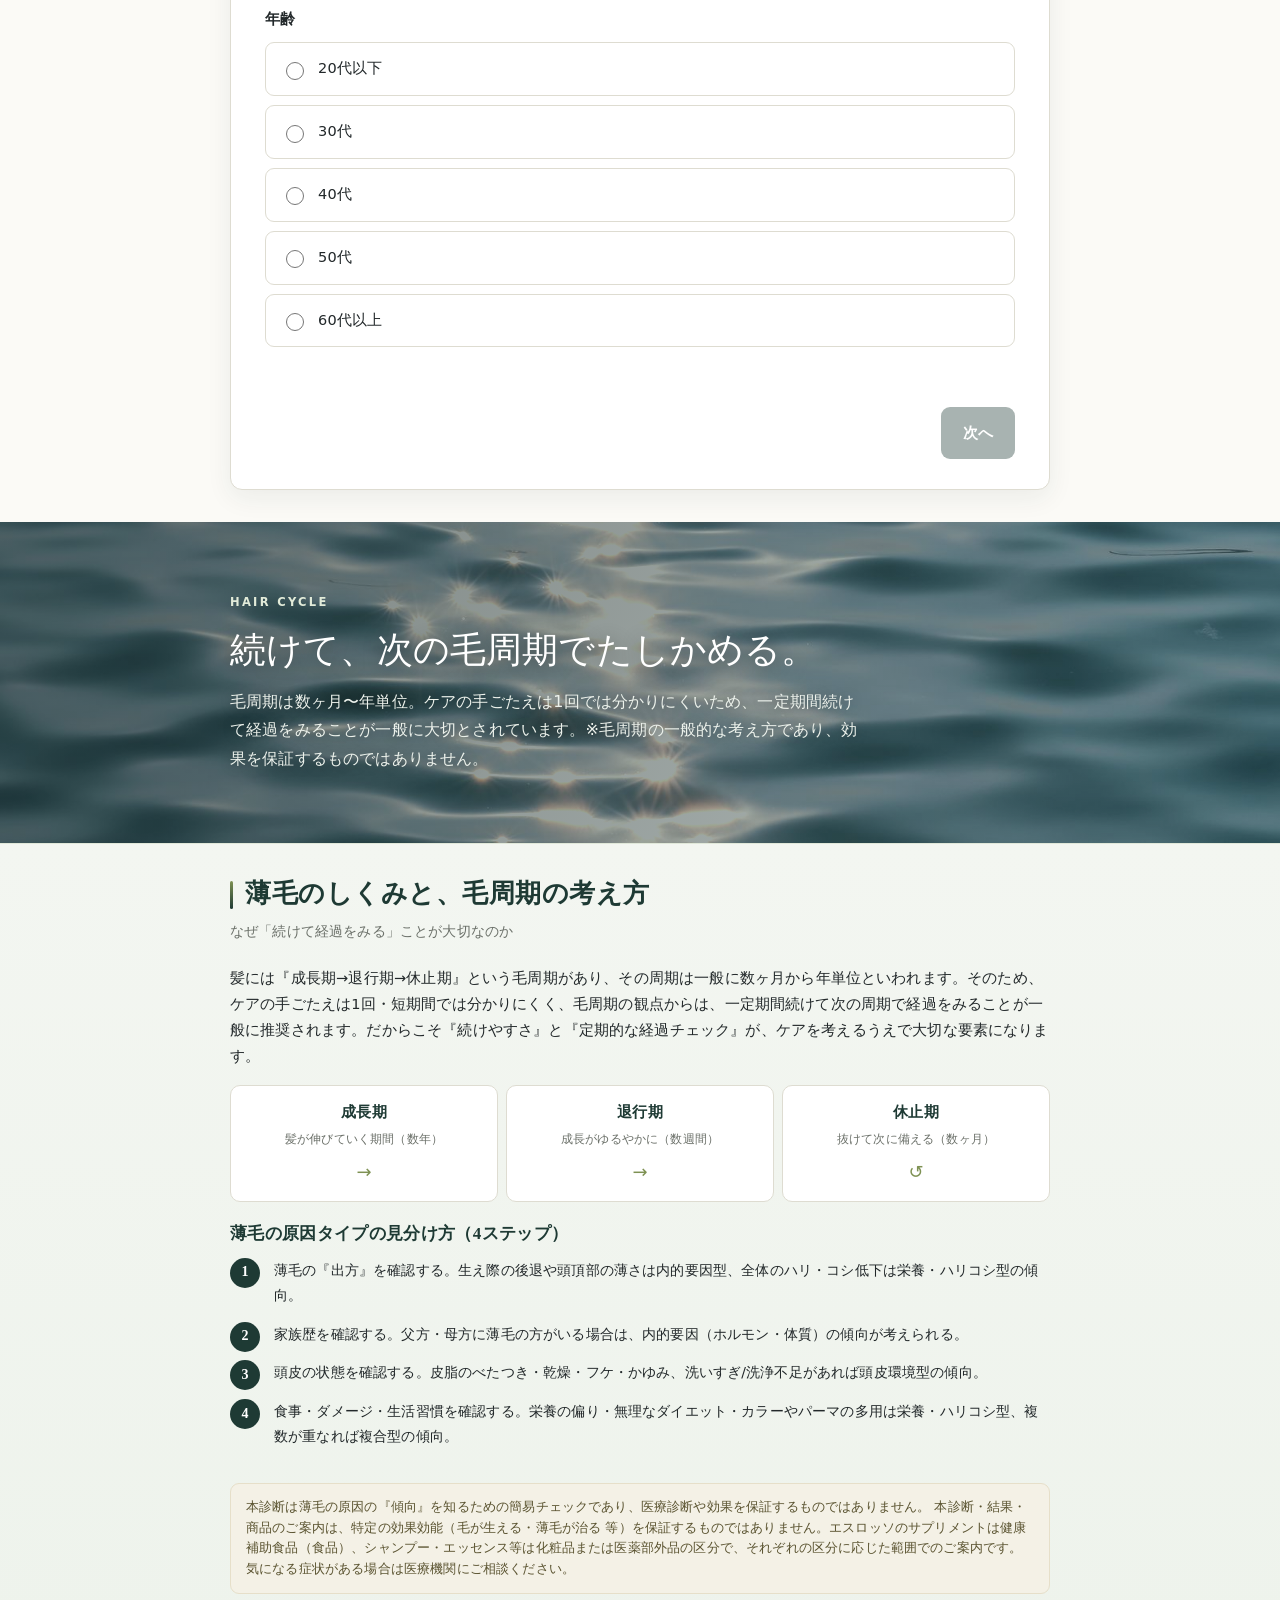
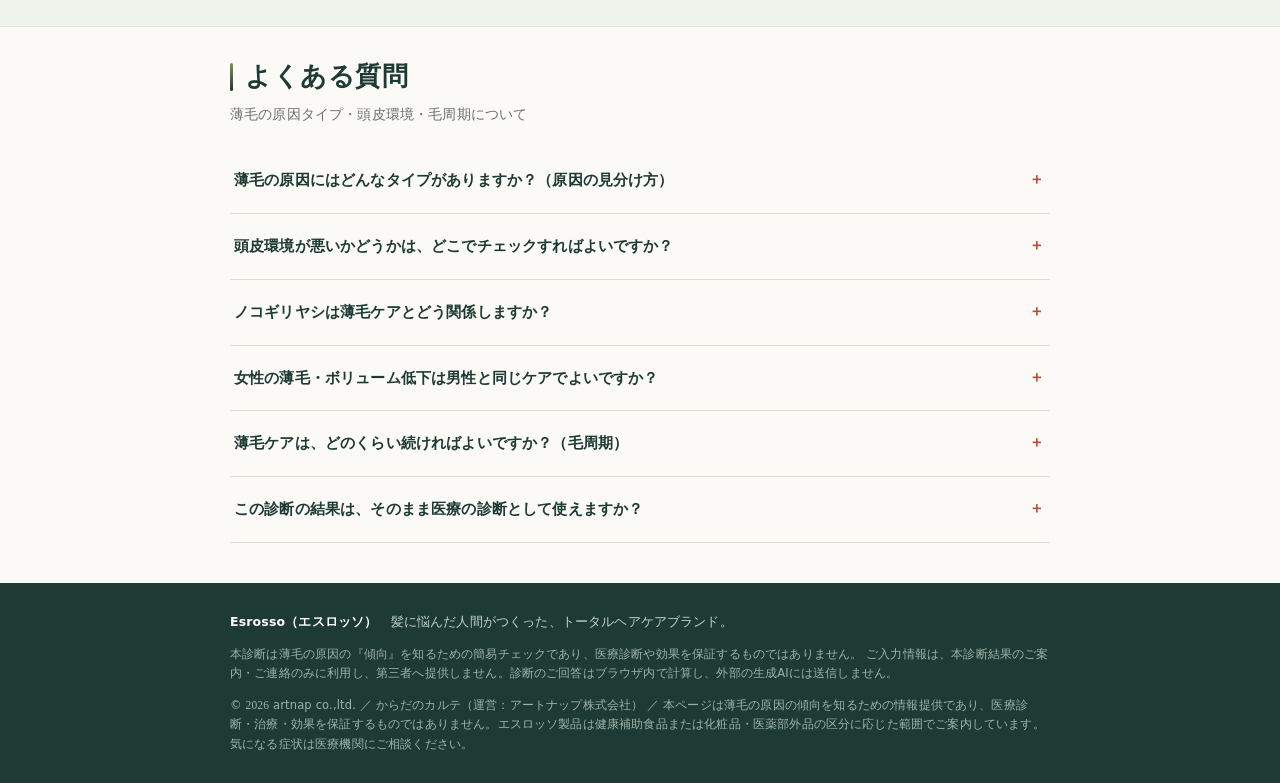
==== commit 684c62dd: "Esrosso商品URL接続＋写真を明るく＋「主治医」表現を是正 - Esrosso実商品URLをタイプ別に接続（全らくトク便定期）：   内的/複合=BOSTONサプリ+シャンプー(gpn028)、" ====
--- a/usuge/index.html
+++ b/usuge/index.html
@@ -6,8 +6,10 @@
 
 <!-- ===== セキュリティ（静的ホスティング用・web-security-baseline 準拠） =====
      既定は自サイトのみ。Turnstile と GAS 送信先だけ明示許可。 -->
-<meta http-equiv="Content-Security-Policy" content="default-src 'self'; base-uri 'self'; object-src 'none'; img-src 'self' data:; style-src 'self' 'unsafe-inline'; font-src 'self'; script-src 'self' 'unsafe-inline' https://challenges.cloudflare.com; frame-src https://challenges.cloudflare.com; connect-src 'self' https://script.google.com https://script.googleusercontent.com; form-action 'self' https://script.google.com; frame-ancestors 'none';">
+<meta http-equiv="Content-Security-Policy" content="default-src 'self'; base-uri 'self'; object-src 'none'; img-src 'self' data:; style-src 'self' 'unsafe-inline'; font-src 'self'; script-src 'self' https://challenges.cloudflare.com; frame-src https://challenges.cloudflare.com; connect-src 'self' https://script.google.com https://script.googleusercontent.com; form-action 'self' https://script.google.com; frame-ancestors 'none'; upgrade-insecure-requests">
 <meta name="referrer" content="strict-origin-when-cross-origin">
+<meta name="theme-color" content="#1E3A34">
+<meta name="author" content="アートナップ株式会社">
 
 <!-- 公開前は noindex。公開時に index,follow へ切替＝公開ボタン。 -->
 <meta name="robots" content="noindex, nofollow">
@@ -24,6 +26,7 @@
 <meta property="og:description" content="薄毛の原因を4タイプに分類し、頭皮/毛髪環境スコアとケアの方向をカルテとして無料発行。">
 <meta property="og:url" content="https://karada-carte.jp/usuge/">
 <meta property="og:image" content="https://karada-carte.jp/usuge/assets/ogp.png">
+<meta property="og:locale" content="ja_JP">
 <meta name="twitter:card" content="summary_large_image">
 
 <!-- 構造化データ（本文と一致・フェイクschema禁止）。FAQ/HowTo は config 由来で本文にも可視表示。 -->
@@ -35,8 +38,34 @@
   "url": "https://karada-carte.jp/usuge/",
   "applicationCategory": "HealthApplication",
   "operatingSystem": "Web",
+  "inLanguage": "ja",
+  "isAccessibleForFree": true,
   "offers": { "@type": "Offer", "price": "0", "priceCurrency": "JPY" },
+  "publisher": { "@type": "Organization", "name": "アートナップ株式会社", "url": "https://karada-carte.jp/" },
+  "isPartOf": { "@type": "WebSite", "name": "からだのカルテ", "url": "https://karada-carte.jp/" },
   "description": "生活習慣・食事・頭皮・家族歴から薄毛の原因を4タイプに分類し、頭皮/毛髪環境スコアの目安を発行するブラウザ内チェック。医療診断ではありません。"
+}
+</script>
+<script type="application/ld+json" id="ld-breadcrumb">
+{
+  "@context": "https://schema.org",
+  "@type": "BreadcrumbList",
+  "itemListElement": [
+    { "@type": "ListItem", "position": 1, "name": "からだのカルテ", "item": "https://karada-carte.jp/" },
+    { "@type": "ListItem", "position": 2, "name": "薄毛・頭皮環境チェック", "item": "https://karada-carte.jp/usuge/" }
+  ]
+}
+</script>
+<script type="application/ld+json" id="ld-webpage">
+{
+  "@context": "https://schema.org",
+  "@type": "WebPage",
+  "url": "https://karada-carte.jp/usuge/",
+  "name": "薄毛の原因タイプ診断｜頭皮環境チェックとケアの方向",
+  "inLanguage": "ja",
+  "isPartOf": { "@type": "WebSite", "name": "からだのカルテ", "url": "https://karada-carte.jp/" },
+  "speakable": { "@type": "SpeakableSpecification", "cssSelector": ["#answerBlock", "#faqList"] },
+  "about": { "@type": "Thing", "name": "薄毛の原因タイプと頭皮環境のセルフチェック" }
 }
 </script>
 <script type="application/ld+json" id="ld-faq"></script>
@@ -76,7 +105,9 @@
   header.site .navlink{color:#c3d2ca;text-decoration:none;font-size:13px}
 
   /* hero */
-  .hero{background-image:linear-gradient(158deg,rgba(16,32,28,.93) 0%,rgba(27,42,52,.80) 55%,rgba(30,58,52,.72) 100%),var(--photo-hero);background-size:cover;background-position:center;color:#fff;padding:54px 0 48px;position:relative;overflow:hidden}
+  .hero{color:#fff;padding:54px 0 48px;position:relative;overflow:hidden}
+  .hero::before{content:"";position:absolute;inset:0;z-index:0;background-image:var(--photo-hero);background-size:cover;background-position:center;filter:brightness(1.22) saturate(1.05)}
+  .hero::after{content:"";position:absolute;inset:0;z-index:1;background:linear-gradient(158deg,rgba(16,32,28,.72) 0%,rgba(27,42,52,.5) 55%,rgba(30,58,52,.40) 100%)}
   .hero .wrap{display:grid;grid-template-columns:1.22fr .78fr;gap:28px;align-items:center;position:relative;z-index:2}
   @media(max-width:760px){.hero{padding:40px 0 36px}.hero .wrap{grid-template-columns:1fr;gap:16px}}
   .hero .eyebrow{color:#dCe6d1;font-size:12.5px;letter-spacing:.18em;font-weight:700;margin:0 0 15px;display:inline-flex;align-items:center;gap:9px}
@@ -276,11 +307,12 @@
   .faq .a{padding:0 4px 16px;color:var(--ink);font-size:14px;line-height:1.8}
 
   /* ===== 写真バンド（フルブリード・シネマティック） ===== */
-  .photoband{position:relative;color:#fff;padding:70px 0;background-size:cover;background-position:center}
-  .photoband::before{content:"";position:absolute;inset:0;background:linear-gradient(120deg,rgba(18,32,28,.86),rgba(30,58,52,.52))}
-  .photoband .wrap{position:relative;z-index:1}
-  .pb-botanical{background-image:var(--photo-botanical)}
-  .pb-water{background-image:var(--photo-water)}
+  .photoband{position:relative;color:#fff;padding:70px 0;overflow:hidden}
+  .photoband::before{content:"";position:absolute;inset:0;z-index:0;background-size:cover;background-position:center;filter:brightness(1.2) saturate(1.06)}
+  .photoband::after{content:"";position:absolute;inset:0;z-index:1;background:linear-gradient(120deg,rgba(18,32,28,.58),rgba(30,58,52,.32))}
+  .photoband .wrap{position:relative;z-index:2}
+  .pb-botanical::before{background-image:var(--photo-botanical)}
+  .pb-water::before{background-image:var(--photo-water)}
   .pb-eyebrow{color:#e2ebd9;font-size:11.5px;letter-spacing:.2em;font-weight:700;margin:0 0 12px}
   .pb-title{font-family:var(--serif);font-size:clamp(23px,4.8vw,36px);color:#fff;margin:0 0 12px;line-height:1.42;text-shadow:0 2px 18px rgba(0,0,0,.45)}
   .pb-lead{color:#edf2ec;font-size:clamp(14px,2.2vw,16px);max-width:40em;margin:0;text-shadow:0 1px 12px rgba(0,0,0,.35)}
@@ -456,7 +488,7 @@
           </div>
 
           <div class="kbox">
-            <p class="kt">主治医からの所見（傾向の目安）</p>
+            <p class="kt">チェック結果のまとめ（傾向の目安）</p>
             <p id="findingText"></p>
           </div>
 
@@ -497,6 +529,7 @@
         <p class="small" id="formBody" style="margin:0 0 16px"></p>
         <form id="leadForm" autocomplete="on" novalidate>
           <div class="hp" aria-hidden="true"><label>空欄のまま<input type="text" name="website" tabindex="-1" autocomplete="off"></label></div>
+          <input type="hidden" name="elapsedMs" id="hElapsed">
 
           <div class="field">
             <label id="lPurpose">ご希望（複数選択可）</label>
@@ -586,341 +619,6 @@
   </div>
 </footer>
 
-<script>
-/* =========================================================================
-   からだのカルテ — 薄毛・頭皮環境チェック
-   - 採点・タイプ判定は全てブラウザ内（外部API・生成AIを呼ばない＝継続課金ゼロ）
-   - ロジックの根拠・簡略化・薬機法の前提は README.md / config.json / 本コメントに明記
-   ---------------------------------------------------------------------------
-   採点：各設問の選択肢は4軸（内的/頭皮/栄養/生活）に weight(0-3) を持つ。
-     軸ごと raw=選択weight合計、max=各設問の最大weight合計 → riskPct=raw/max*100
-     環境スコア(目安)=100 - 全軸合算riskPct、clampで極端値を丸める（高いほど健やか傾向）
-   タイプ判定：性別で候補軸を調整（男性は栄養軸をインナーケア=内的へ一部寄せVerde除外／
-     女性は栄養軸=Verde候補）。閾値超えの軸が2つ以上→複合型、1つ→その軸型、
-     生活軸が高く1軸該当なら複合寄り、該当なしは最大軸を採用。
-   ※本ツールは「傾向の目安」。医療診断ではなく、効果効能を保証しない（薬機法）。
-   ========================================================================= */
-var CONFIG=null, DG=null, STATE={answers:{}}, STEP=0, MAX_STEP=0, lastResult=null;
-
-function txt(id,v){var el=document.getElementById(id); if(el&&v!=null) el.textContent=v;}
-function ph(v){return typeof v==='string' && v.indexOf('__')===0;} /* 未設定プレースホルダ判定 */
-function num2(n){return String(n<10?'0'+n:n);}
-
-/* ---------- 採点 ---------- */
-function axisMaxes(){
-  var mx={internal:0,scalp:0,nutrition:0,lifestyle:0};
-  DG.steps.forEach(function(st){ st.questions.forEach(function(q){
-    var per={internal:0,scalp:0,nutrition:0,lifestyle:0};
-    (q.options||[]).forEach(function(o){ for(var k in per){ if(o.w&&o.w[k]!=null) per[k]=Math.max(per[k],o.w[k]); } });
-    for(var k in mx) mx[k]+=per[k];
-  });});
-  return mx;
-}
-function compute(){
-  var raw={internal:0,scalp:0,nutrition:0,lifestyle:0};
-  DG.steps.forEach(function(st){ st.questions.forEach(function(q){
-    var a=STATE.answers[q.id]; if(a&&a.w){ for(var k in raw){ if(a.w[k]!=null) raw[k]+=a.w[k]; } }
-  });});
-  var mx=axisMaxes();
-  var risk={}, totalRaw=0, totalMax=0;
-  for(var k in raw){ risk[k]=mx[k]>0?(raw[k]/mx[k]*100):0; totalRaw+=raw[k]; totalMax+=mx[k]; }
-  var sc=DG.scoring;
-  var score=Math.round(100 - (totalMax>0?totalRaw/totalMax*100:0));
-  score=Math.max(sc.scoreClampMin, Math.min(sc.scoreClampMax, score));
-
-  var gender=(STATE.answers.gender||{}).v || 'male';
-  var age=(STATE.answers.age||{}).v || '';
-  var r={internal:risk.internal, scalp:risk.scalp, nutrition:risk.nutrition, lifestyle:risk.lifestyle};
-  var core;
-  if(gender==='male'){ r.internal=Math.min(100, r.internal + r.nutrition*0.5); core=['internal','scalp']; }
-  else { core=['internal','scalp','nutrition']; }
-  var th=sc.highThreshold;
-  var highs=core.filter(function(a){return r[a]>=th;});
-  var lifeHigh=r.lifestyle>=th;
-  var type;
-  if(highs.length>=sc.complexMinHighAxes) type='complex';
-  else if(highs.length===1 && lifeHigh && sc.lifestyleAmplifies) type='complex';
-  else if(highs.length===1) type=highs[0];
-  else type=core.reduce(function(a,b){return r[b]>r[a]?b:a;}, core[0]);
-
-  return {score:score, risk:risk, type:type, dominant:core.reduce(function(a,b){return r[b]>r[a]?b:a;},core[0]),
-    gender:gender, age:age};
-}
-function cfg(){return DG.scoring;}
-
-/* ---------- カルテ番号（発行の記録性） ---------- */
-function karteNumber(res){
-  var d=new Date();
-  var ds=d.getFullYear()+num2(d.getMonth()+1)+num2(d.getDate());
-  var seed=res.type+res.score+res.gender+res.age+JSON.stringify(Object.keys(STATE.answers).map(function(k){return STATE.answers[k].v;}));
-  var h=0; for(var i=0;i<seed.length;i++){ h=(h*31+seed.charCodeAt(i))>>>0; }
-  var code=('000'+(h%10000)).slice(-4);
-  return {no:'KRD-'+ds+'-'+code, date:d.getFullYear()+'.'+num2(d.getMonth()+1)+'.'+num2(d.getDate())};
-}
-
-/* ---------- ステップUI ---------- */
-function renderSteps(){
-  var host=document.getElementById('steps'); host.innerHTML='';
-  DG.steps.forEach(function(st,si){
-    var div=document.createElement('div'); div.className='step'; div.setAttribute('data-step',si); if(si!==0) div.hidden=true;
-    var html='<p class="steplabel">STEP '+(si+1)+' / '+DG.steps.length+' ・ '+st.label+'</p>'+
-             '<h3>'+st.title+'</h3>'+(st.hint?'<p class="hint">'+st.hint+'</p>':'');
-    st.questions.forEach(function(q){
-      var two=(q.options.length<=2)?' two':'';
-      html+='<fieldset class="q"><legend class="ql">'+q.q+'</legend><div class="opts'+two+'" data-q="'+q.id+'">';
-      q.options.forEach(function(o){
-        html+='<label class="opt"><input type="radio" name="'+q.id+'" value="'+o.v+'"><span class="t">'+o.label+'</span></label>';
-      });
-      html+='</div></fieldset>';
-    });
-    html+='<div class="err" id="err'+si+'"></div>';
-    div.innerHTML=html; host.appendChild(div);
-  });
-  // bind options
-  DG.steps.forEach(function(st){ st.questions.forEach(function(q){
-    var box=document.querySelector('.opts[data-q="'+q.id+'"]');
-    box.querySelectorAll('input').forEach(function(inp){
-      inp.addEventListener('change', function(){
-        var opt=null; q.options.forEach(function(o){ if(o.v===inp.value) opt=o; });
-        STATE.answers[q.id]={v:inp.value, w:opt?opt.w:{}};
-        box.querySelectorAll('.opt').forEach(function(l){l.classList.remove('sel');});
-        inp.closest('.opt').classList.add('sel');
-        validateStep();
-      });
-    });
-  });});
-  MAX_STEP=DG.steps.length-1;
-}
-function renderStepbar(){
-  var bar=document.getElementById('stepbar'); bar.innerHTML='';
-  for(var i=0;i<=MAX_STEP;i++){ var s=document.createElement('div'); s.className='seg'+(i<STEP?' done':'')+(i===STEP?' on':''); bar.appendChild(s); }
-}
-function showStep(n,noScroll){
-  STEP=n; renderStepbar();
-  document.querySelectorAll('.step').forEach(function(s){ s.hidden=(Number(s.getAttribute('data-step'))!==n); });
-  document.getElementById('btnBack').style.visibility=n===0?'hidden':'visible';
-  document.getElementById('btnNext').textContent=(n===MAX_STEP)?'カルテを発行する →':'次へ';
-  validateStep();
-  if(!noScroll) document.getElementById('wizard').scrollIntoView({behavior:'smooth',block:'start'});
-}
-function validateStep(show){
-  var st=DG.steps[STEP], ok=true;
-  st.questions.forEach(function(q){ if(!STATE.answers[q.id]) ok=false; });
-  var e=document.getElementById('err'+STEP); if(e) e.textContent = (!ok&&show)?'すべての項目をお選びください。':'';
-  document.getElementById('btnNext').disabled=!ok;
-  return ok;
-}
-
-/* ---------- 結果（カルテ票）描画 ---------- */
-var AXORDER=[['internal','内的要因'],['scalp','頭皮環境'],['nutrition','栄養・ダメージ'],['lifestyle','生活習慣']];
-function renderResult(){
-  var res=compute(); lastResult=res;
-  var t=CONFIG.usuge.types[res.type];
-  document.getElementById('wizard').style.display='none';
-  var rw=document.getElementById('resultwrap'); rw.style.display='block';
-
-  var kn=karteNumber(res);
-  txt('karteNo',kn.no); txt('karteDate',kn.date);
-
-  // score
-  document.getElementById('scoreVal').textContent=res.score;
-  setTimeout(function(){
-    document.getElementById('scoreFill').style.width=res.score+'%';
-    document.getElementById('scoreMk').style.left=res.score+'%';
-  },60);
-
-  // prev delta（URL ?prev=NN で前回スコアがあれば比較）
-  var params=new URLSearchParams(location.search);
-  var prev=parseInt(params.get('prev'),10);
-  if(!isNaN(prev)){
-    var d=res.score-prev, sign=d>0?'+':'';
-    document.getElementById('prevDelta').style.display='block';
-    document.getElementById('prevDelta').innerHTML='前回のカルテ '+prev+' → 今回 '+res.score+'（<b>'+sign+d+'</b>）';
-  }
-
-  // type + seal
-  txt('sealText', t.seal); txt('typeName', t.name); txt('typeSub', t.sub);
-  var stamp=document.getElementById('sealStamp');
-  if(!matchMedia('(prefers-reduced-motion: reduce)').matches){ stamp.classList.remove('seal-anim'); void stamp.offsetWidth; stamp.classList.add('seal-anim'); }
-
-  // axis bars
-  var ab=document.getElementById('axisBars'); ab.innerHTML='';
-  AXORDER.forEach(function(a){
-    var key=a[0], val=Math.round(res.risk[key]);
-    var dom=(key===res.dominant)?' dom':'';
-    var row=document.createElement('div'); row.className='axis'+dom;
-    row.innerHTML='<span class="an">'+a[1]+'</span><span class="at"><span class="af"></span></span><span class="av">'+val+'</span>';
-    ab.appendChild(row);
-    (function(fill,v){ setTimeout(function(){fill.style.width=v+'%';},80); })(row.querySelector('.af'),val);
-  });
-
-  // finding / cycle / approach
-  txt('findingText', t.finding);
-  var hc=CONFIG.usuge.hairCycle;
-  txt('cycleTitle', hc.title); txt('cycleText', hc.text); txt('cycleNote', hc.note);
-  txt('approachText', t.approach);
-
-  // products
-  var pbox=document.getElementById('products'); pbox.innerHTML='';
-  var picons={boston:'ic-pill',shampoo:'ic-bottle',essence:'ic-drop',verde:'ic-leaf'};
-  (t.products||[]).forEach(function(p){
-    var ic=picons[p.urlKey]||'ic-leaf';
-    var d=document.createElement('div'); d.className='prod';
-    d.innerHTML='<span class="pi"><svg aria-hidden="true"><use href="#'+ic+'"/></svg></span>'+
-      '<span><p class="pn">'+p.name+'</p><span class="pcat">'+p.category+'</span>'+
-      '<p class="pd">'+p.ingredient+'</p><p class="pnote">'+p.note+'</p></span>';
-    pbox.appendChild(d);
-  });
-
-  // disclaimer
-  document.getElementById('resultDisclaimer').innerHTML='<strong>これは傾向の目安です。</strong> '+CONFIG.usuge.disclaimer.onResult+' '+CONFIG.usuge.disclaimer.yakkihou;
-
-  // offer + CTAs
-  var off=CONFIG.usuge.offer, es=CONFIG.esrosso;
-  txt('offerTitle', off.title); txt('offerLead', off.lead);
-  txt('guaranteeBadge', '◎ '+(es.guarantee?es.guarantee.label:'全額返金保証'));
-  var ctas=document.getElementById('offerCtas'); ctas.innerHTML='';
-  var prodUrl=(CONFIG.usuge.productUrls||{})[(t.products[0]||{}).urlKey];
-  // ① らくトク便（定期）＝LTV本線を主CTAに
-  if(es.rakutoku && es.rakutoku.url && !ph(es.rakutoku.url)) ctas.appendChild(mkCta(off.ctaRakutokuLabel, es.rakutoku.url, 'main'));
-  else ctas.appendChild(mkCta(off.ctaRakutokuLabel+'（準備中）', null, 'main'));
-  // ② 単品はサブ導線
-  if(prodUrl && !ph(prodUrl)) ctas.appendChild(mkCta(off.ctaProductLabel, prodUrl, 'ghost'));
-  else ctas.appendChild(mkCta(off.ctaProductLabel+'（準備中）', null, 'ghost'));
-  // ③ LINE（設定時のみ／未設定なら下部の再診断ブロックが受け皿）
-  if(es.line && es.line.url && !ph(es.line.url)) ctas.appendChild(mkCta(off.ctaLineLabel, es.line.url, 'line'));
-  if(off.microtrust){ var mt=document.createElement('p'); mt.className='small'; mt.style.cssText='color:#c3d2ca;text-align:center;margin:12px 0 0;font-size:11.5px'; mt.textContent=off.microtrust; ctas.appendChild(mt); }
-
-  // recheck
-  var rc=CONFIG.usuge.recheck;
-  txt('recheckTitle', rc.title); txt('recheckText', rc.text);
-  var rcc=document.getElementById('recheckCta'); rcc.textContent=rc.cta;
-  if(es.line && es.line.url && !ph(es.line.url)){ rcc.setAttribute('href', es.line.url); }
-  else { rcc.removeAttribute('target'); rcc.setAttribute('href','#shindan'); }
-
-  // hidden lead values（送信で営業/CRMへ渡る＝原因タイプ判定済みの見込み客）
-  document.getElementById('hKarteNo').value=kn.no;
-  document.getElementById('hType').value=t.name;
-  document.getElementById('hScore').value=res.score;
-  document.getElementById('hAxInternal').value=Math.round(res.risk.internal);
-  document.getElementById('hAxScalp').value=Math.round(res.risk.scalp);
-  document.getElementById('hAxNutrition').value=Math.round(res.risk.nutrition);
-  document.getElementById('hAxLifestyle').value=Math.round(res.risk.lifestyle);
-  document.getElementById('hGender').value=res.gender;
-  document.getElementById('hAge').value=res.age;
-
-  // URL に結果を保存（localStorage不使用・共有/再診断比較用）
-  try{
-    var q=new URLSearchParams(); q.set('type',res.type); q.set('score',res.score); q.set('kn',kn.no);
-    history.replaceState(null,'', location.pathname+'?'+q.toString());
-  }catch(e){}
-
-  rw.scrollIntoView({behavior:'smooth',block:'start'});
-}
-function mkCta(label,href,cls){
-  var a=document.createElement(href?'a':'button'); a.className='ctabtn '+cls; a.textContent=label;
-  if(href){ a.setAttribute('href',href); a.setAttribute('target','_blank'); a.setAttribute('rel','noopener'); }
-  else { a.type='button'; a.disabled=true; a.style.opacity='.55'; }
-  return a;
-}
-
-/* ---------- 静的テキスト差し込み ---------- */
-function hydrate(){
-  var u=CONFIG.usuge;
-  document.title=u.meta.title;
-  txt('brandMark', CONFIG.site.name); txt('brandSub', u.brand.sub);
-  // hero
-  txt('heroEyebrow', u.hero.eyebrow); txt('heroLead', u.hero.lead); txt('heroMeta', u.hero.meta); txt('heroCta', u.hero.cta);
-  if(u.hero.titleLines){ document.getElementById('heroTitle').innerHTML=u.hero.titleLines.map(function(l,i){return i===u.hero.titleLines.length-1?'<span class="nb accent">'+l+'</span>':l;}).join('<br>'); }
-  txt('directAnswer', u.geo.directAnswer);
-  // method
-  txt('cycleIntro', u.hairCycle.text);
-  txt('howToTitle', u.geo.howToTitle);
-  var ol=document.getElementById('howToList'); ol.innerHTML=''; u.geo.howToSteps.forEach(function(s){var li=document.createElement('li');li.textContent=s;ol.appendChild(li);});
-  txt('methodDisclaimer', u.disclaimer.short+' '+u.disclaimer.yakkihou);
-  // faq
-  var fl=document.getElementById('faqList'); fl.innerHTML=''; u.geo.faq.forEach(function(f){var d=document.createElement('details');d.innerHTML='<summary>'+f.q+'</summary><div class="a">'+f.a+'</div>';fl.appendChild(d);});
-  // form
-  txt('formTitle', u.form.title); txt('formBody', u.form.body);
-  txt('lPurpose', u.form.purposeLabel);
-  txt('lName', u.form.fields.name); txt('lEmail', u.form.fields.email); txt('lTel', u.form.fields.tel); txt('lMsg', u.form.fields.message);
-  txt('consentLabel', u.form.consentLabel);
-  txt('thanksTitle', u.thanks.title); txt('thanksBody', u.thanks.body);
-  var pz=document.getElementById('purposes'); pz.innerHTML='';
-  u.form.purposes.forEach(function(p){
-    var lab=document.createElement('label'); lab.className='pchk';
-    lab.innerHTML='<input type="checkbox" value="'+p.label+'"><span>'+p.label+'</span>';
-    lab.querySelector('input').addEventListener('change',function(){ lab.classList.toggle('sel',this.checked); });
-    pz.appendChild(lab);
-  });
-  // footer
-  document.getElementById('year').textContent=String(new Date().getFullYear());
-  txt('footDisclaimer', u.disclaimer.short+' '+u.form.privacyNote);
-  document.getElementById('footBrand').innerHTML='<strong style="color:#fff">'+CONFIG.esrosso.brand+'</strong>　<span style="color:#c3d2ca">'+CONFIG.esrosso.tagline+'</span>';
-  // JSON-LD（本文と一致）
-  var faqLd={"@context":"https://schema.org","@type":"FAQPage","mainEntity":u.geo.faq.map(function(f){return {"@type":"Question","name":f.q,"acceptedAnswer":{"@type":"Answer","text":f.a}};})};
-  document.getElementById('ld-faq').textContent=JSON.stringify(faqLd);
-  var howLd={"@context":"https://schema.org","@type":"HowTo","name":u.geo.howToTitle,"step":u.geo.howToSteps.map(function(s,i){return {"@type":"HowToStep","position":i+1,"text":s};})};
-  document.getElementById('ld-howto').textContent=JSON.stringify(howLd);
-}
-
-/* ---------- Turnstile ---------- */
-function loadTurnstile(){
-  var sk=CONFIG.gas.turnstileSitekey; if(!sk||ph(sk)) return;
-  var s=document.createElement('script'); s.src='https://challenges.cloudflare.com/turnstile/v0/api.js'; s.async=true; s.defer=true;
-  s.onload=function(){ try{ window.turnstile.render('#turnstile-holder',{sitekey:sk,theme:'light'});}catch(e){} };
-  document.head.appendChild(s);
-}
-
-/* ---------- 送信 ---------- */
-function submitLead(e){
-  e.preventDefault();
-  var errEl=document.getElementById('formErr'); errEl.textContent='';
-  var f=document.getElementById('leadForm');
-  if(f.website.value.trim()!==''){ showThanks(); return; } // honeypot
-  if(!f.name.value.trim()||!f.email.value.trim()){ errEl.textContent='お名前とメールアドレスをご入力ください。'; return; }
-  if(!/^[^@\s]+@[^@\s]+\.[^@\s]+$/.test(f.email.value.trim())){ errEl.textContent='メールアドレスの形式をご確認ください。'; return; }
-  if(!document.getElementById('fConsent').checked){ errEl.textContent='プライバシーの取り扱いへの同意にチェックしてください。'; return; }
-  var sk=CONFIG.gas.turnstileSitekey, needTs=sk&&!ph(sk);
-  if(needTs){ var tk=document.querySelector('#turnstile-holder [name="cf-turnstile-response"]'); if(!tk||!tk.value){ errEl.textContent='セキュリティ認証（Turnstile）を完了してください。'; return; } }
-
-  // purposes
-  var ps=[]; document.querySelectorAll('#purposes input:checked').forEach(function(c){ps.push(c.value);});
-  document.getElementById('hPurpose').value=ps.join(' / ')||'（未選択）';
-  document.getElementById('hHost').value=location.hostname;
-  document.getElementById('hUa').value=navigator.userAgent;
-
-  var endpoint=CONFIG.gas.endpoint;
-  var btn=document.getElementById('btnSubmit'); btn.disabled=true; btn.textContent='送信中…';
-  if(!endpoint||ph(endpoint)){ console.warn('[karada-carte] GAS endpoint 未設定のため送信をスキップ。config.json の gas.endpoint を設定してください。'); showThanks(); return; }
-
-  var fd=new FormData(f);
-  fetch(endpoint,{method:'POST',body:fd,mode:'no-cors'}).then(function(){showThanks();}).catch(function(){showThanks();});
-}
-function showThanks(){
-  document.getElementById('leadForm').style.display='none';
-  document.getElementById('formTitle').style.display='none';
-  document.getElementById('formBody').style.display='none';
-  document.getElementById('thanks').style.display='block';
-  document.getElementById('thanks').scrollIntoView({behavior:'smooth',block:'center'});
-}
-
-/* ---------- 起動 ---------- */
-function bind(){
-  document.getElementById('btnNext').addEventListener('click',function(){ if(!validateStep())return; if(STEP===MAX_STEP){renderResult();return;} showStep(STEP+1); });
-  document.getElementById('btnBack').addEventListener('click',function(){ if(STEP>0) showStep(STEP-1); });
-  document.getElementById('btnRedo').addEventListener('click',function(){ location.href=location.pathname; });
-  document.getElementById('btnPrint').addEventListener('click',function(){ window.print(); });
-  document.getElementById('leadForm').addEventListener('submit',submitLead);
-}
-(function init(){
-  fetch('../config.json?t='+Date.now())
-    .then(function(r){ if(!r.ok) throw new Error('config'); return r.json(); })
-    .then(function(c){ CONFIG=c; DG=c.usuge.diagnosis; hydrate(); renderSteps(); bind(); loadTurnstile(); showStep(0,true); })
-    .catch(function(err){ document.getElementById('steps').innerHTML='<p style="color:#B0432F">設定ファイル(config.json)の読み込みに失敗しました。時間をおいて再度お試しください。</p>'; console.error(err); });
-})();
-// frame-busting
-try{ if(window.top!==window.self){ window.top.location=window.self.location; } }catch(e){ document.documentElement.style.display='none'; }
-</script>
+<script src="app.js"></script>
 </body>
 </html>
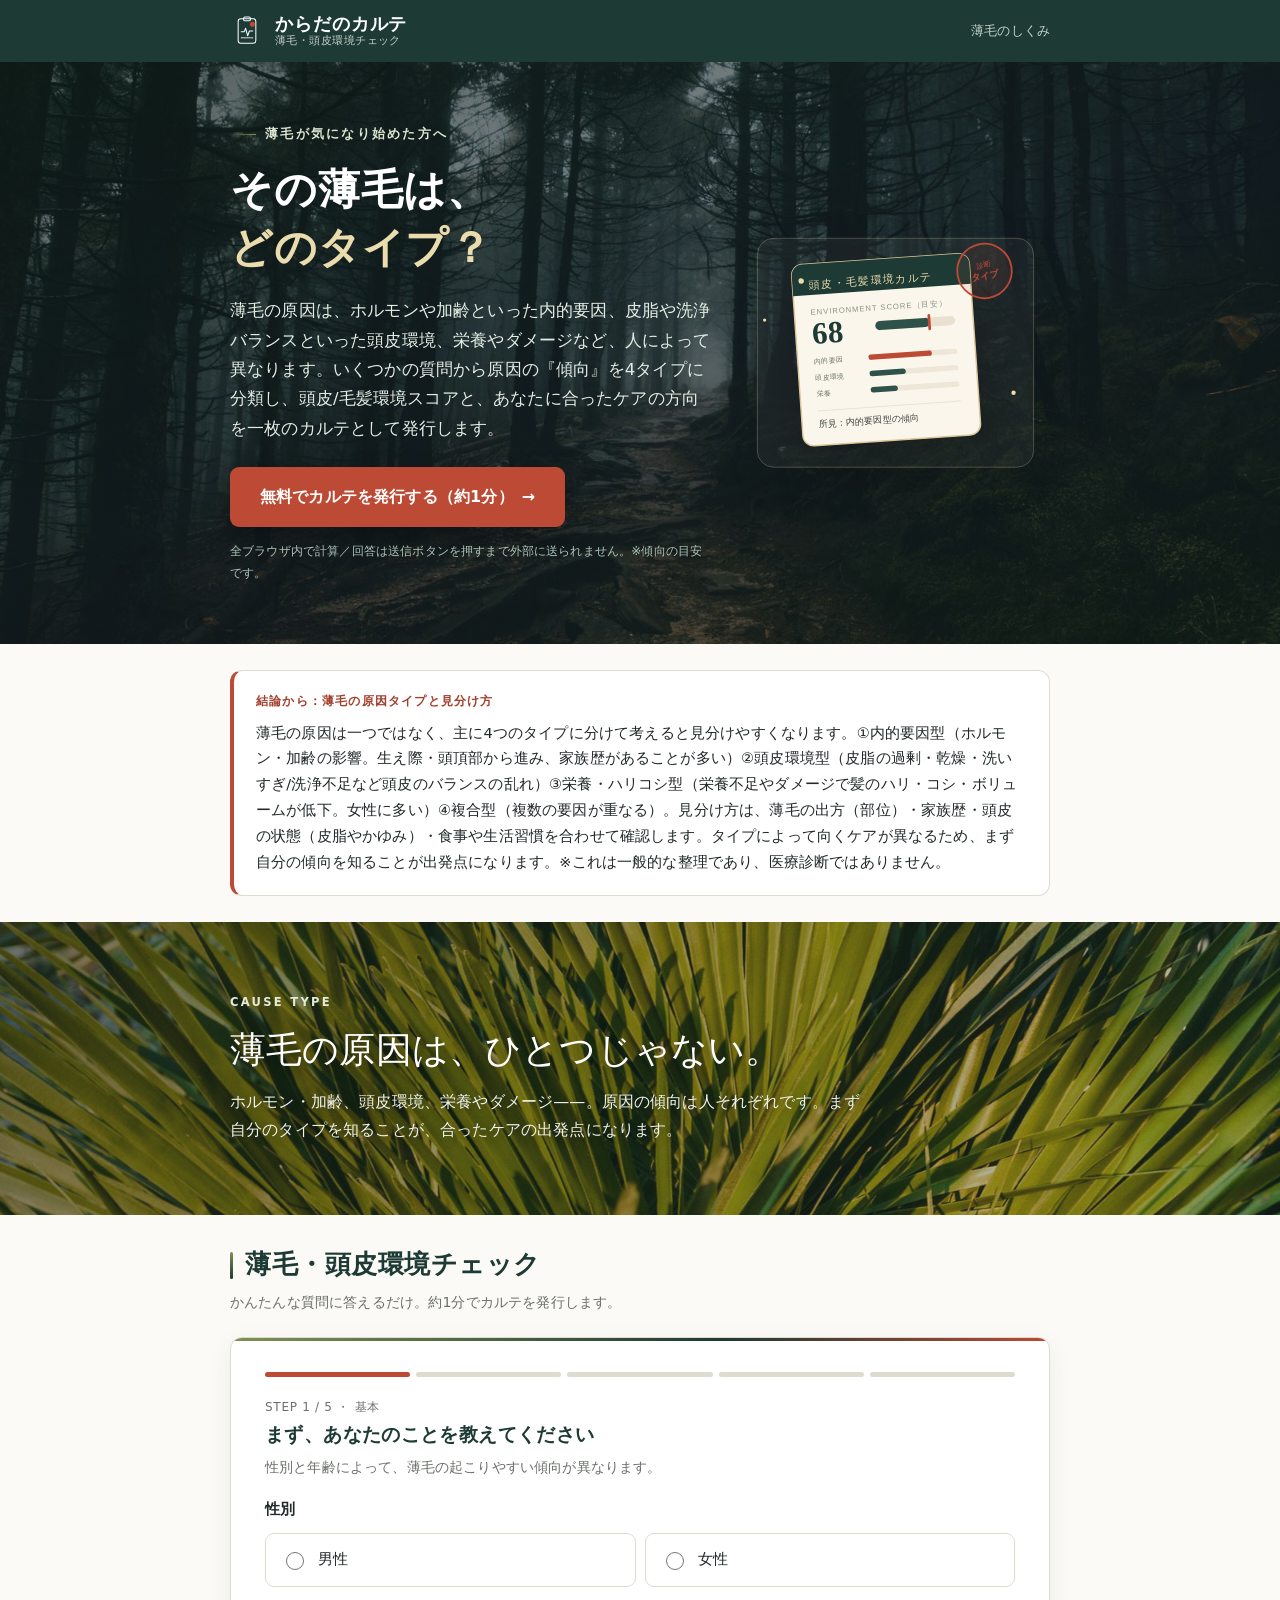
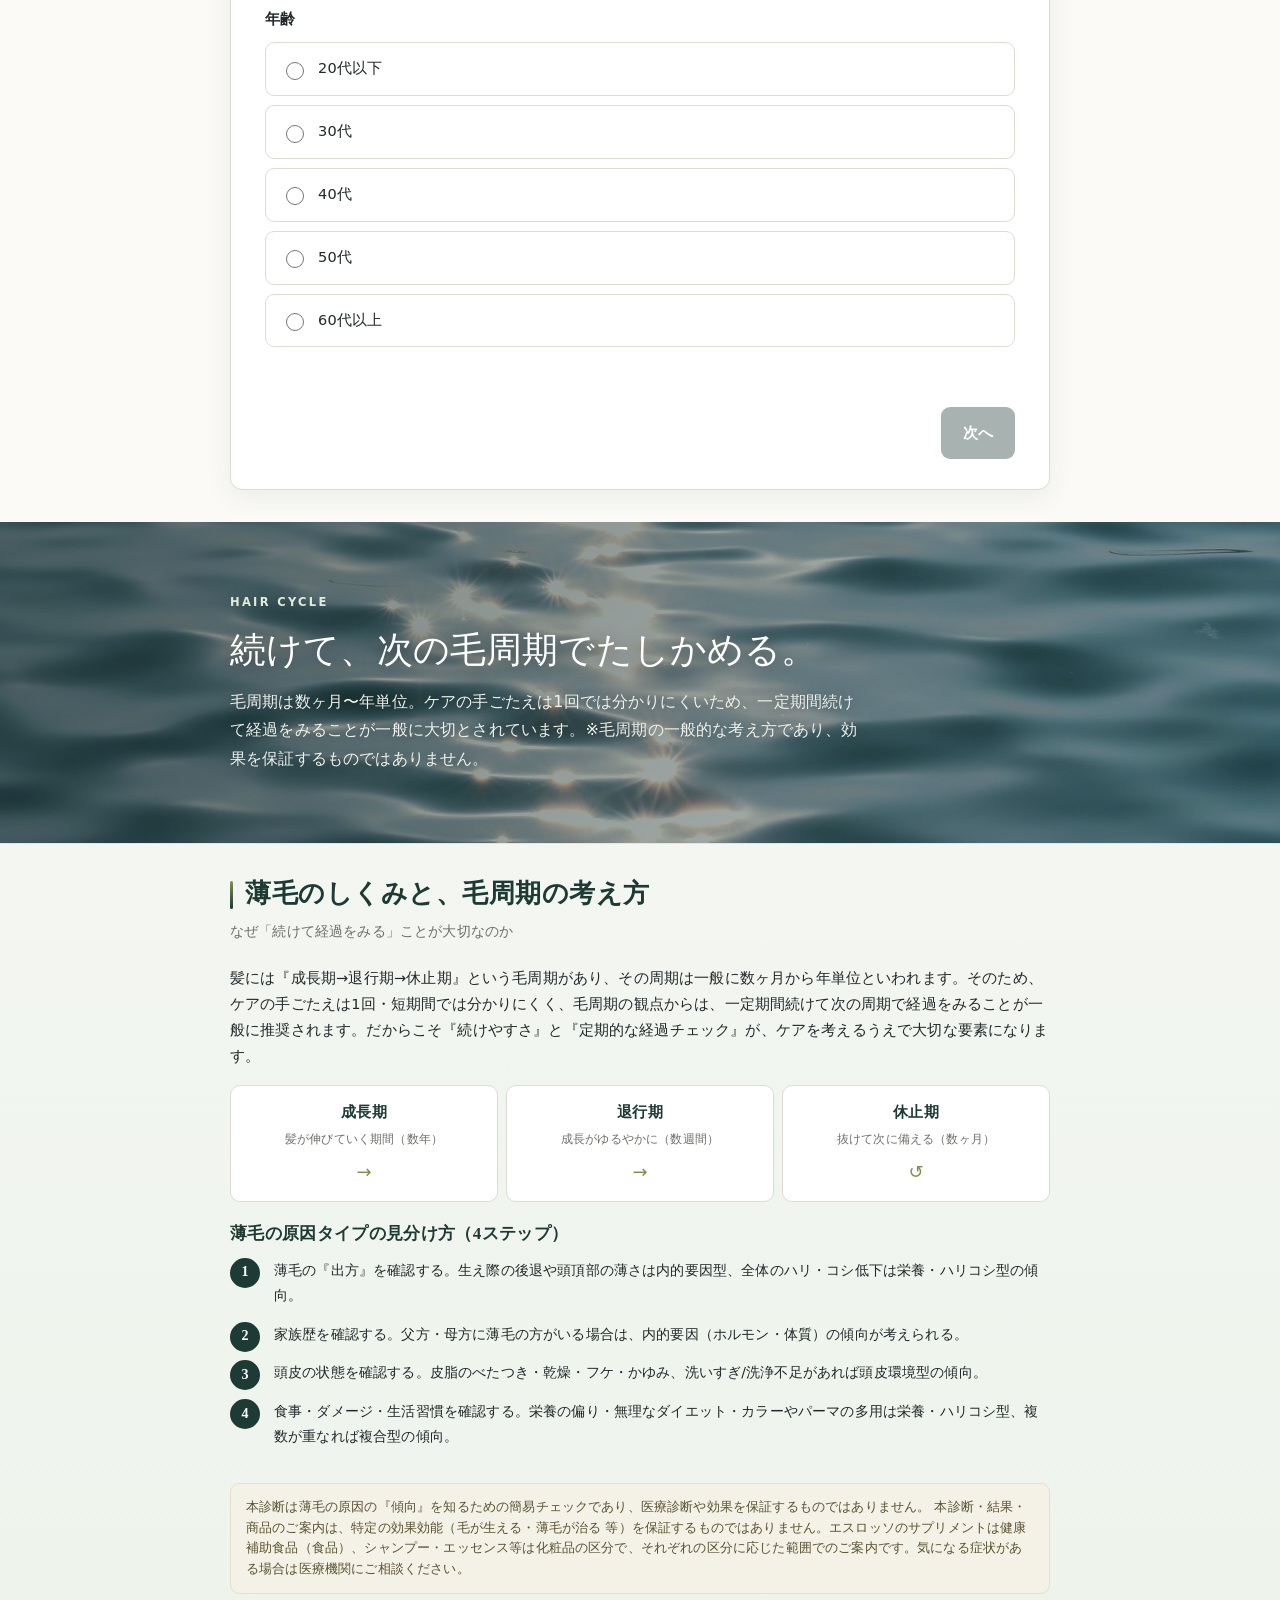
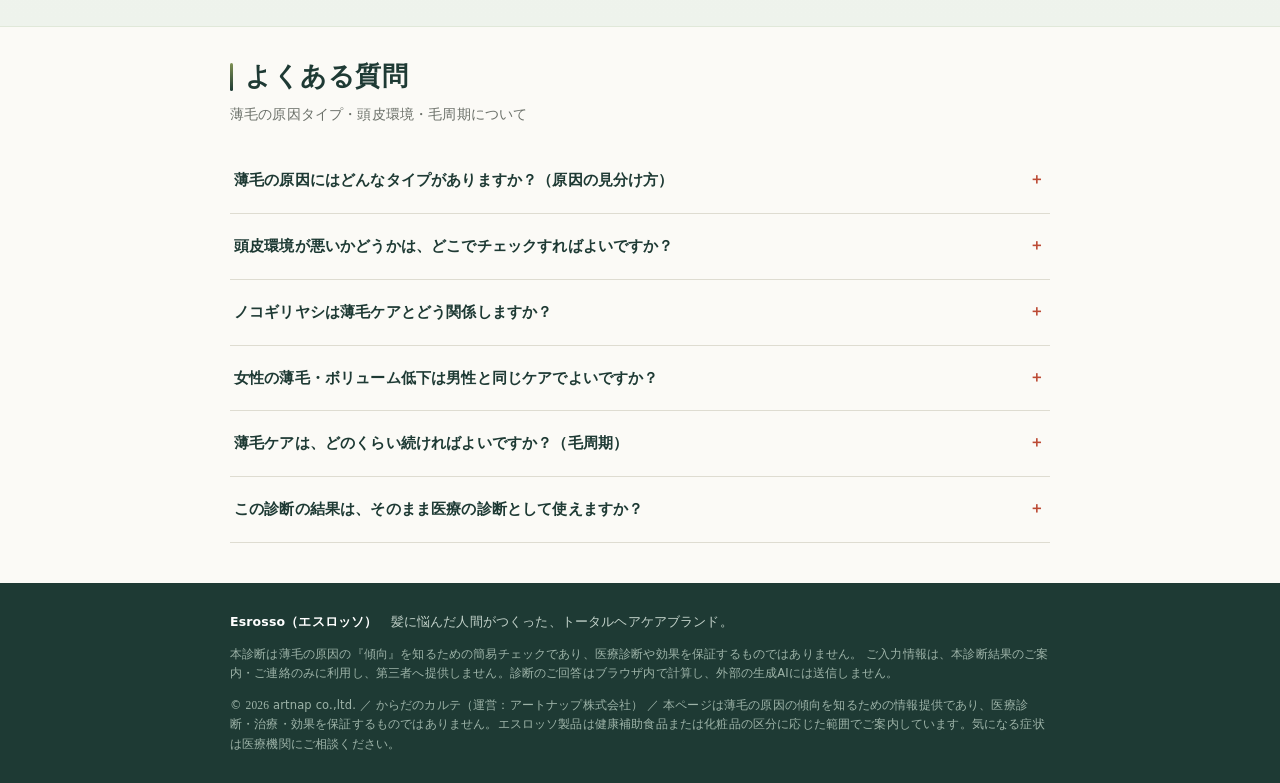
==== commit e03f6abd: "薬機法：区分表記から「医薬部外品」を全削除（BOSS確認＝薬用の承認/届出なし） - エスロッソ製品は健康補助食品または化粧品のみ。医薬部外品の承認/届出が無いため区分表記を是正 - 修正：usuge" ====
--- a/usuge/index.html
+++ b/usuge/index.html
@@ -11,8 +11,8 @@
 <meta name="theme-color" content="#1E3A34">
 <meta name="author" content="アートナップ株式会社">
 
-<!-- 公開前は noindex。公開時に index,follow へ切替＝公開ボタン。 -->
-<meta name="robots" content="noindex, nofollow">
+<!-- 2026-07-05 公開（index化）。非公開に戻す場合は noindex, nofollow へ。 -->
+<meta name="robots" content="index, follow">
 
 <title>薄毛の原因タイプ診断｜頭皮環境チェックとケアの方向｜からだのカルテ</title>
 <meta name="description" content="薄毛は原因が一つではありません。生活習慣・食事・頭皮・家族歴などから薄毛の原因を4タイプに分類し、頭皮/毛髪環境スコアと、あなたに合ったケアの方向をカルテとして無料発行。※傾向の目安で、医療診断ではありません。">
@@ -615,7 +615,7 @@
   <div class="wrap">
     <div id="footBrand"></div>
     <p class="foot-discl" id="footDisclaimer"></p>
-    <p class="foot-discl">© <span class="num" id="year"></span> artnap co.,ltd. ／ からだのカルテ（運営：アートナップ株式会社） ／ 本ページは薄毛の原因の傾向を知るための情報提供であり、医療診断・治療・効果を保証するものではありません。エスロッソ製品は健康補助食品または化粧品・医薬部外品の区分に応じた範囲でご案内しています。気になる症状は医療機関にご相談ください。</p>
+    <p class="foot-discl">© <span class="num" id="year"></span> artnap co.,ltd. ／ からだのカルテ（運営：アートナップ株式会社） ／ 本ページは薄毛の原因の傾向を知るための情報提供であり、医療診断・治療・効果を保証するものではありません。エスロッソ製品は健康補助食品または化粧品の区分に応じた範囲でご案内しています。気になる症状は医療機関にご相談ください。</p>
   </div>
 </footer>
 
